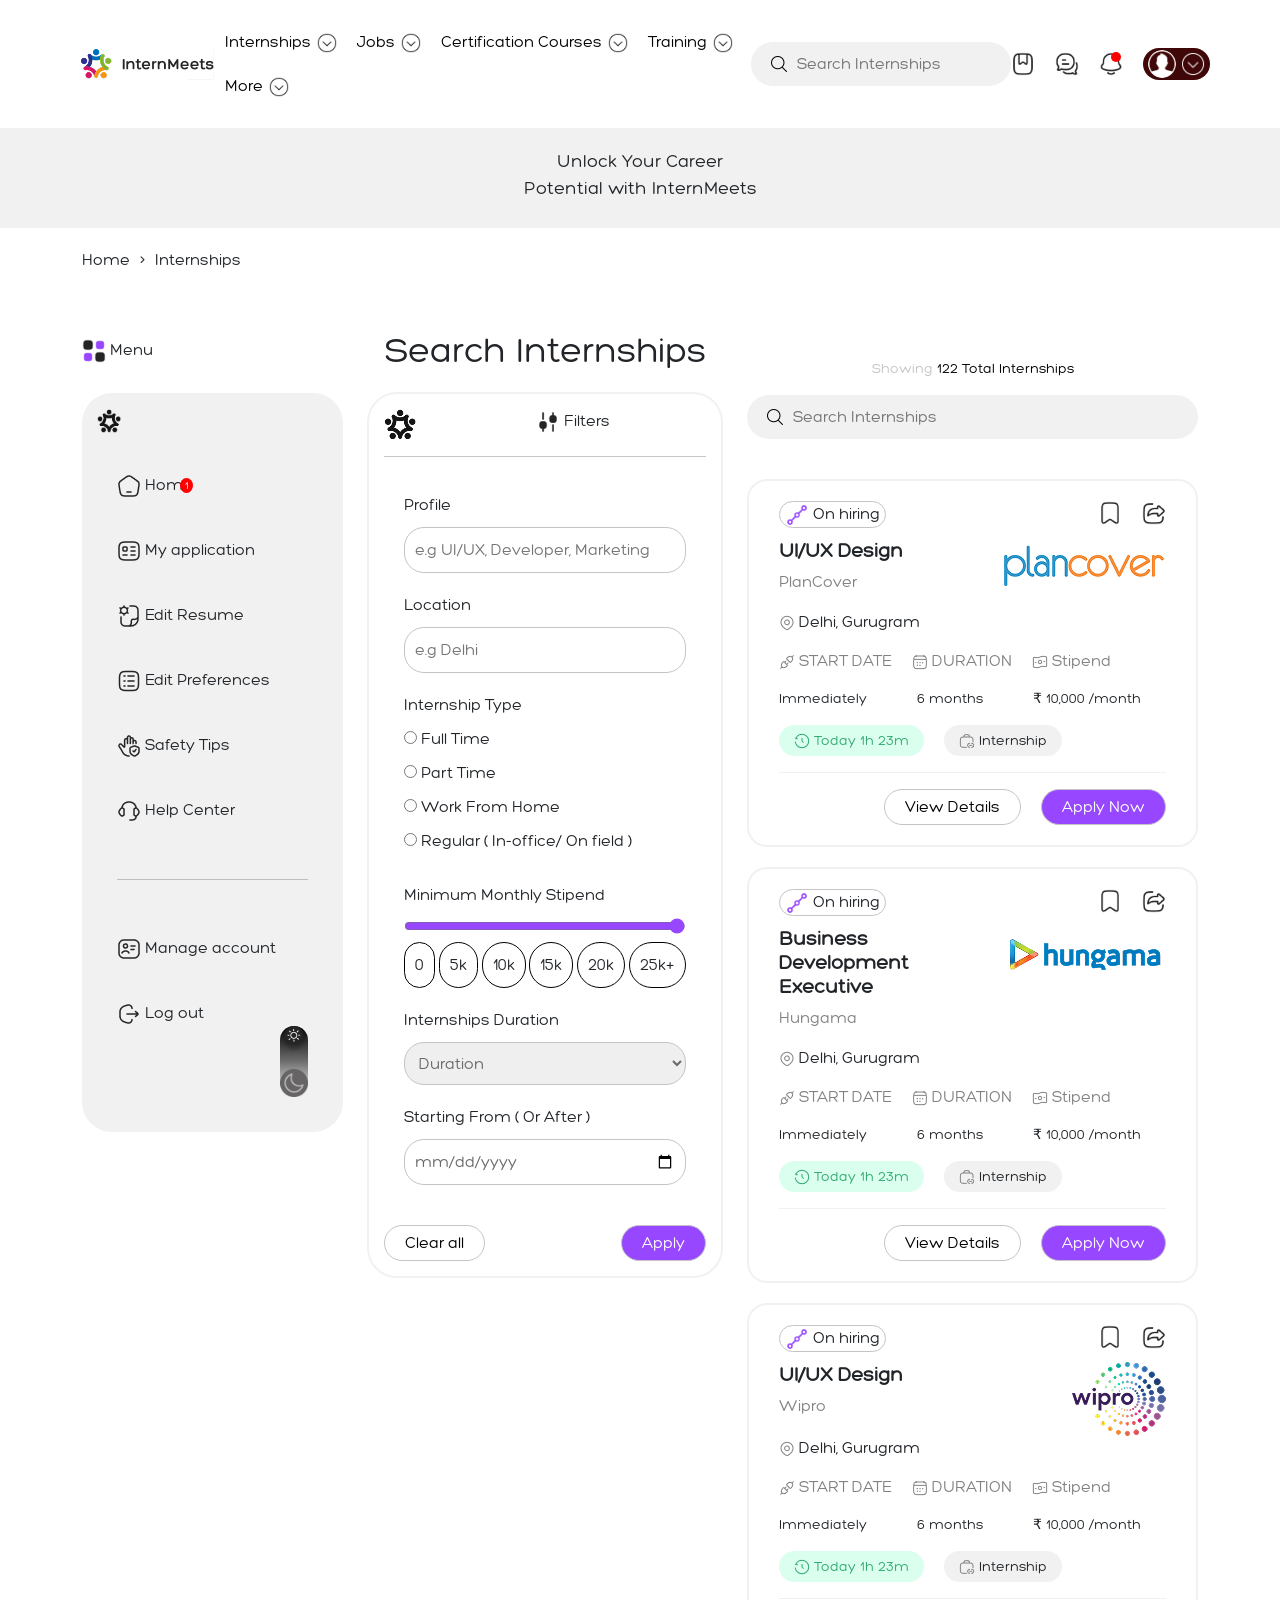
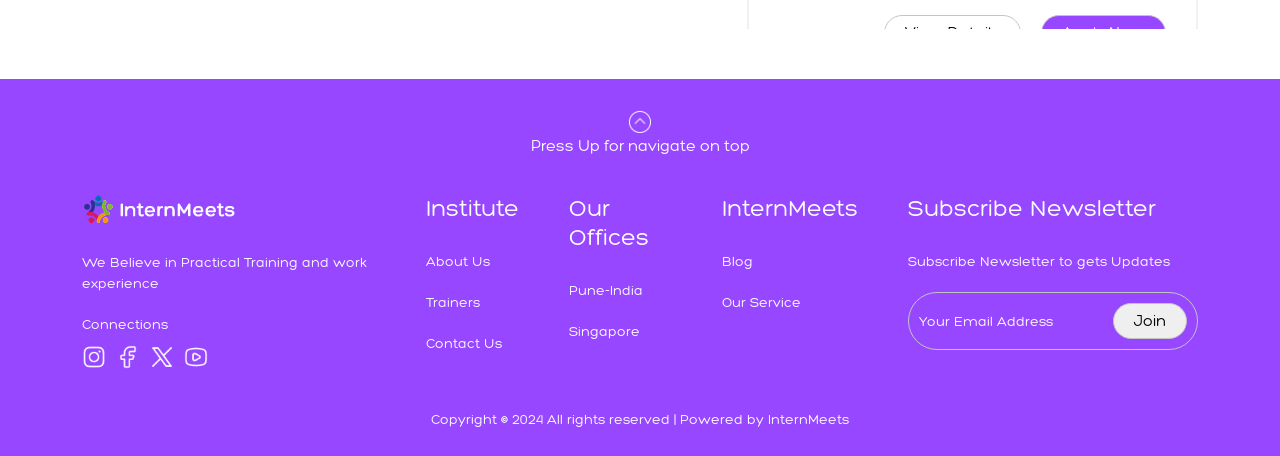
==== index.html @ 2fe6c1d7 "Initial commit for this internship task" ====
<!DOCTYPE html>
<html lang='en'>

<head>
    <meta charset='UTF-8'>
    <meta name='viewport' content='width=device-width, initial-scale=1.0'>
    <title>
        Search Internships : Internmeets
    </title>
    <link href='https://cdn.jsdelivr.net/npm/bootstrap@5.3.8/dist/css/bootstrap.min.css' rel='stylesheet'
        integrity='sha384-sRIl4kxILFvY47J16cr9ZwB07vP4J8+LH7qKQnuqkuIAvNWLzeN8tE5YBujZqJLB' crossorigin='anonymous'>
    <link href='https://fonts.cdnfonts.com/css/open-sans' rel='stylesheet'>
    <link href='https://fonts.cdnfonts.com/css/oswald-4' rel='stylesheet'>
    <style>
        @font-face {
            font-family: 'Hero Light Regular';
            font-style: normal;
            font-weight: normal;
            src: local('Hero Light Regular'), url('./hero-font/HeroLight-Regular.woff') format('woff');
        }

        * {
            box-sizing: border-box;
            margin: 0;
            padding: 0;
        }

        body {
            font-family: 'Hero Light Regular';
        }

        .header {
            display: flex;
            justify-content: space-between;
            align-items: center;
            padding: 30px 0px;
        }

        .nav {
            display: flex;
            gap: 20px;
        }

        /* nav-menu popups */
        .nav-item,
        .profile-item {
            position: relative;
        }

        .nav-trigger,
        .profile-trigger {
            background: none;
            border: none;
            outline: none;
            cursor: pointer;
            display: flex;
            align-items: center;
            gap: 6px;
        }

        .nav-popup {
            display: none;
            position: absolute;
            top: 100%;
            left: 0;

            background-color: white;
            min-width: 220px;
            padding: 12px;
            border-radius: 8px;
            box-shadow: 0 8px 25px rgba(0, 0, 0, 0.15);

            flex-direction: column;
            gap: 10px;
            z-index: 100;
        }

        .profile-popup {
            display: none;
            position: absolute;
            top: 100%;
            right: 0;

            background-color: white;
            min-width: 200px;
            padding: 12px;
            border-radius: 8px;
            box-shadow: 0 8px 25px rgba(0, 0, 0, 0.15);

            flex-direction: column;
            gap: 10px;
            z-index: 100;
        }

        .nav-popup a,
        .profile-popup a {
            text-decoration: none;
            color: #333;
        }

        .nav-popup a:hover,
        .profile-popup a:hover {
            text-decoration: none;
            color: #9747FF;
        }


        .profile span img {
            filter: invert(1);
        }

        .searchbar {
            background-color: #f1f1f1;
            border-radius: 30px;
            padding: 10px 20px;
            display: flex;
            align-items: center;
            /* justify-content: center; */
            gap: 10px;
        }

        .searchbar input,
        .footer-container input {
            border: none;
            outline: none;
            background-color: transparent;
        }

        .searchbar img {
            width: 16px;
            height: 16px;
        }

        .nav-extras {
            display: flex;
            align-items: center;
            gap: 20px;
            cursor: pointer;
        }

        .profile-icon {
            width: 28px;
            filter: invert(1);
        }


        .icon {
            width: 24px;
            height: 24px;
        }

        .profile {
            background-color: rgb(63, 7, 7);
            border-radius: 20px;
            padding: 2px 5px;
            display: flex;
            gap: 5px;
            justify-content: center;

        }

        .profile img {
            border-radius: 50%;
        }

        .notification {
            position: relative;
            padding: 0px !important;
        }


        #notification-dot,
        #home-dot {
            background-color: red;
            border-radius: 50%;
            position: absolute;
            font-size: 10px;
            color: white;
        }

        #notification-dot {
            right: 10%;
            padding: 5px;
        }

        #home-dot {
            top: 5px;
            right: 60%;
            padding: 0px 5px;
        }

        /* Mobile navigation */
        .hamburger {
            display: none;
        }

        .mobile-menu {
            display: contents;
        }

        /* navigation ends */



        .row {
            margin-bottom: 30px;
        }

        .container1 {
            border-radius: 30px;
            background-color: #f1f1f1;
            padding: 15px;
        }

        .container2 {
            border-radius: 30px;
            border: 2px solid #f1f1f1;
            padding: 15px;
        }

        .container1 .menu div {
            padding-bottom: 40px;
        }

        .theme {
            display: flex;
            gap: 15px;
            flex-direction: column;
            width: fit-content;
            background: linear-gradient(black, rgb(110, 110, 110), white);
            border-radius: 30px;
        }

        .theme-wrapper {
            display: flex;
            justify-content: end;
            margin-top: -100px;
            padding: 20px;
        }

        .theme img {
            width: 28px;
        }

        .filter img {
            width: 24px;
        }

        .ranges {
            display: flex;
            justify-content: space-between;
        }

        .ranges span {
            border: 1px solid black;
            border-radius: 30px;
            padding: 10px;
        }

        .filter-menu .input {
            display: flex;
            flex-direction: column;
            margin-bottom: 20px;
        }

        .filter-menu .input label {
            margin-bottom: 10px;
        }

        .range-input {
            padding: 0 !important;
        }

        .filter-menu .input input,
        .filter-menu .input select {
            border-radius: 20px;
            border: 1px solid #c4c4c4;
            outline: none;
            padding: 10px;
            color: #696969;
        }

        .filter-menu .input .range-input,
        .button div button,
        .footer-container button {
            border: 1px solid #c4c4c4;
            border-radius: 20px;
            padding: 5px 20px;
        }

        /* background-color: white; */

        .container3 .cards {
            height: 130vh;
            overflow-y: auto;
            margin: 20px 0;
        }

        .card-container {
            padding: 20px 30px;
            margin: 20px 0;
            border: 2px solid #f1f1f1;
            border-radius: 20px;
        }

        .c-header {
            display: flex;
            justify-content: space-between;
            margin-bottom: 10px;
        }

        .c-name {
            display: flex;
            justify-content: space-between;
        }

        .c-name div p {
            color: #828282;
        }

        .company {
            width: 164px;
        }

        .card-details,
        .card-details-data {
            display: flex;
            margin: 15px 0 0 0;
        }

        .card-details {
            color: #828282;
            gap: 20px;
        }

        .card-details-data {
            font-size: 14px;
            gap: 50px;
        }

        .remain-time,
        .jobtype {
            padding: 5px 15px;
            border-radius: 30px;
        }

        .remain-time {
            background-color: #DBFFEE;
            color: #2FAA6F;
        }

        .jobtype {
            background-color: #f1f1f1;
        }

        .card-tags {
            display: flex;
            gap: 20px;
            font-size: 14px;
        }

        .card-button button {
            border: 1px solid #c4c4c4;
            border-radius: 20px;
            padding: 5px 20px;
        }

        .footer {
            padding: 30px 30px 10px 30px;
            background-color: #9747FF;
            color: white;
        }

        .footer .arrow {
            filter: invert(1);
            rotate: 180deg;
        }

        .footer-container {
            display: flex;
            justify-content: center;
            gap: 50px;
            padding-top: 20px;
        }

        .footer-container input {
            color: #f1f1f1;
        }

        .footer-container input::placeholder {
            /* opacity: 0.8; */
            font-size: 14px;
            color: white;
        }

        .footer-container a,
        .footer-container p {
            font-size: 14px;
            text-decoration: none;
            color: white;
            margin-bottom: 0px;

        }

        .footer-container .subscribe {
            border: 1px solid #c4c4c4;
            padding: 10px;
            border-radius: 30px;
            display: flex;
        }

        .footer-container .footer-div {
            display: flex;
            flex-direction: column;
            gap: 20px;
        }

        .footer-container .social-media {
            display: flex;
            flex-direction: row;
            gap: 10px;
            padding-top: 10px;
        }

        .color-btn {
            background-color: #9747FF;
            color: white;
        }

        .white-btn {
            background-color: white;
        }

        .color-btn:hover {
            background-color: white;
            color: #9747FF;
            border: 1px solid #9747FF;
            transition: 0.3s;
        }

        .white-btn:hover {
            background-color: #9747FF;
            color: white;
            transition: 0.3S;
        }


        @media screen and (max-width:320px) {
            .ranges {
                /* justify-content: space-betweens; */
            }

            .ranges span {
                font-size: 14px;
                padding: 5px;
            }
        }

        @media screen and (max-width:425px) {
            .footer-container {
                justify-content: start;
                gap: 20px;
            }

            .footer-container .footer-div {
                gap: 0px;
            }

            .footer-container {
                flex-direction: column;
            }

            .footer-container .subscribe {
                padding: 5px;
                width: fit-content;
            }
        }

        @media screen and (max-width:1024px) {

            .hamburger {
                display: block;
                cursor: pointer;
                padding-right: 10px;
            }

            .mobile-menu {
                display: none;
                position: absolute;
                top: 75px;
                right: 0;
                background: #fff;

                flex-direction: column-reverse;
                justify-content: flex-start;
                gap: 20px;
                padding: 20px;
                border-radius: 8px;
                box-shadow: 0 8px 25px rgba(0, 0, 0, 0.15);
            }

            .nav {
                flex-direction: column;
                align-items: start;
            }

            .searchbar .main-search {
                max-width: fit-content;
            }

            .mobile-menu.active {
                display: flex;
            }

            .ranges span {
                font-size: 14px;
                padding: 5px;
            }

            .footer-container {
                flex-wrap: wrap;
            }
        }
    </style>
</head>

<body>
    <div class="header container">
        <div>
            <img src="img/logo-black.png" alt="">
        </div>

        <div class="hamburger" id="hamburger">☰</div>

        <div class="mobile-menu" id="mobileMenu">
            <div class="nav">
                <div class="nav-item">
                    <button class="nav-trigger">
                        Internships
                        <span id="internships"><img src="img/arrow-icon.png" alt="" width="20px"></span>
                    </button>
                    <div class="nav-popup">
                        <a href="#">Web Development</a>
                        <a href="#">Android</a>
                        <a href="#">Data Science</a>
                    </div>
                </div>

                <div class="nav-item">
                    <button class="nav-trigger">
                        Jobs
                        <span id="jobs"><img src="img/arrow-icon.png" alt="" width="20px"></span>
                    </button>
                    <div class="nav-popup">
                        <a href="#">Fresher Jobs</a>
                        <a href="#">Remote Jobs</a>
                        <a href="#">Part Time</a>
                    </div>
                </div>
                <div class="nav-item">
                    <button class="nav-trigger">
                        Certification Courses
                        <span id="courses"><img src="img/arrow-icon.png" alt="" width="20px"></span>
                    </button>
                    <div class="nav-popup">
                        <a href="#">Full Stack Web Development</a>
                        <a href="#">Frontend Development</a>
                        <a href="#">Backend Development</a>
                        <a href="#">Mobile App Development</a>
                        <a href="">Data Science</a>
                        <a href="">Data Analytics</a>
                        <a href="">Cloud Computing</a>
                        <a href="">Ethical Hacking</a>
                        <a href="">SOC Analyst</a>
                    </div>
                </div>
                <div class="nav-item">
                    <button class="nav-trigger">
                        Training
                        <span id="training"><img src="img/arrow-icon.png" alt="" width="20px"></span>
                    </button>
                    <div class="nav-popup">
                        <a href="#">Programming Languages</a>
                        <a href="#">Web Technologies</a>
                        <a href="#">Data Tools</a>
                        <a href="">Cloud Tools</a>
                        <a href="">Testing & QA</a>
                        <a href="">Deployment Training</a>
                    </div>
                </div>
                <div class="nav-item">
                    <button class="nav-trigger">
                        More
                        <span id="more"><img src="img/arrow-icon.png" alt="" width="20px"></span>
                    </button>
                    <div class="nav-popup">
                        <a href="#">Career Resources</a>
                        <a href="#">Scholarships</a>
                        <a href="#">Competitions & Hackathons</a>
                        <a href="">Bootcamps</a>
                        <a href="">Mentorship Programs</a>
                    </div>
                </div>
            </div>
            <div class="searchbar main-search">
                <img src="img/search-icon.png" alt="" width="32">
                <input type="text" name="main-search" id="main-search" placeholder="Search Internships">
            </div>
            <div class="nav-extras">
                <img src="img/bookmark-icon.png" alt="" class="icon">
                <img src="img/message-icon.png" alt="" class="icon">
                <div class="notification">
                    <img src="img/notification-icon.png" alt="" class="icon">
                    <span id="notification-dot"></span>
                </div>

                <div class="profile profile-item">
                    <img src="img/user-profile-icon.webp" alt="" class="profile-icon">
                    <span class="profile-trigger"><img src="img/arrow-icon.png" alt="" class="icon"></span>
                    <div class="profile-popup">
                        <a href="">Profile</a>
                        <a href="">Username</a>
                        <a href="">Account Settings</a>
                        <a href="">Privacy & Security</a>
                    </div>
                </div>
            </div>
        </div>
    </div>

    <div style="font-size: 18px; text-align: center; background-color: #f1f1f1; padding: 20px 0px 10px 0px;">
        <p class="mb-0">
            Unlock Your Career
        </p>
        <p>
            Potential with InternMeets
        </p>
    </div>

    <div class="container">
        <div style="display: flex; gap:10px ; padding: 20px 0;">
            <p>
                Home
            </p>
            <p>
                >
            </p>
            <p>
                Internships
            </p>
        </div>
    </div>

    <div class="container">
        <div class="row">
            <div class=" col-lg-3 col-md-12 col-sm-12">
                <div class="">
                    <div class="" style="padding: 30px 0px;">
                        <img src="img/menu-square.png" alt="" class="icon">
                        <span>Menu</span>
                    </div>
                    <div class="container1">
                        <img src="img/star-icon.png" alt="" width="" class="icon">

                        <div class="menu" style="padding: 40px 20px;">
                            <div class="notification">
                                <div>
                                    <img src="img/home-icon.png" alt="" class="icon">
                                    <span>Home</span>
                                </div>
                                <span id="home-dot">1</span>
                            </div>
                            <div>
                                <img src="img/application-icon.png" alt="" class="icon">
                                <span>My application</span>
                            </div>
                            <div>
                                <img src="img/file-icon.png" alt="" class="icon">
                                <span>Edit Resume</span>
                            </div>
                            <div>
                                <img src="img/edit-icon.png" alt="" class="icon">
                                <span>Edit Preferences</span>
                            </div>
                            <div>
                                <img src="img/safety-icon.png" alt="" class="icon">
                                <span>Safety Tips</span>
                            </div>
                            <div>
                                <img src="img/help-icon.png" alt="" class="icon">
                                <span>Help Center</span>
                            </div>

                            <div>
                                <hr>
                            </div>

                            <div>
                                <img src="img/user-account-icon.png" alt="" class="icon">
                                <span>Manage account</span>
                            </div>
                            <div>
                                <img src="img/logout-icon.png" alt="" class="icon">
                                <span>Log out</span>
                            </div>
                        </div>

                        <div class="theme-wrapper">
                            <div class="theme">
                                <img src="img/sun-logo.png" alt="" class="small-icon">
                                <img src="img/moon-logo.png" alt="" class="small-icon">
                            </div>
                        </div>

                    </div>
                </div>
            </div>
            <div class="col-lg-4 col-md-12 col-sm-12">
                <div class="">
                    <div class="" style="padding: 15px 0px; text-align: center; font-size: 36px;">
                        <p class="mb-0">Search Internships</p>
                    </div>
                    <div class="container2">
                        <div style="display: flex;">
                            <img src="img/star-icon.png" alt="" width="">
                            <div class="filter" style="padding-left: 120px;">
                                <img src="img/filter-vertical-icon.png" alt="" class="icon">
                                <span>Filters</span>
                            </div>
                        </div>
                        <hr>
                        <div class="filter-menu" style="padding: 20px">
                            <div class="input">
                                <label for="">Profile</label>
                                <input type="text" name="" id="" placeholder="e.g UI/UX, Developer, Marketing">
                            </div>
                            <div class="input">
                                <label for="">Location</label>
                                <input type="text" name="" id="" placeholder="e.g Delhi">
                            </div>
                            <div class="input">
                                <label for="">Internship Type</label>
                                <div class="internship_type">
                                    <div>
                                        <input type="radio" name="radio" id="radio1">
                                        <label>Full Time</label>
                                    </div>
                                    <div>
                                        <input type="radio" name="radio" id="radio2">
                                        <label>Part Time</label>
                                    </div>
                                    <div>
                                        <input type="radio" name="radio" id="radio3">
                                        <label>Work From Home</label>
                                    </div>
                                    <div>
                                        <input type="radio" name="radio" id="radio4">
                                        <label>Regular ( In-office/ On field
                                            )</label>
                                    </div>
                                </div>
                            </div>
                            <div class="input">
                                <label for="">Minimum Monthly Stipend</label>
                                <div>
                                    <input type="range" name="" class="range-input" id="range" min="0" max="100"
                                        value="100" style="width: 100%; accent-color: #9747FF;">
                                </div>
                                <div class="ranges">
                                    <span data-value="0">0</span>
                                    <span class="range" data-value="20">5k</span>
                                    <span class="range" data-value="40">10k</span>
                                    <span class="range" data-value="60">15k</span>
                                    <span class="range" data-value="80">20k</span>
                                    <span class="range" data-value="100">25k+</span>
                                </div>
                            </div>
                            <div class="input">
                                <label for="">Internships Duration</label>
                                <select name="" id="">
                                    <option value="" selected disabled>Duration</option>
                                    <option value="1">1 Month</option>
                                    <option value="2">2 Months</option>
                                    <option value="3">3 Months</option>
                                    <option value="6">6 Months</option>
                                </select>

                            </div>
                            <div class="input">
                                <label for="">Starting From ( Or After )</label>
                                <input type="date" name="" id="" placeholder="Duration">
                            </div>
                        </div>
                        <div class="button" style="display: flex; justify-content: space-between;">
                            <div>
                                <button class="white-btn">Clear all</button>
                            </div>
                            <div>
                                <button class="color-btn">Apply</button>
                            </div>
                        </div>

                    </div>
                </div>
            </div>
            <div class="col-lg-5 col-md-12 col-sm-12">
                <div class="">
                    <div class="" style="padding: 50px 0px 0px 0px; text-align: center;">
                        <p style="color: #c4c4c4; font-size: 14px;">
                            Showing <span style="color: black;">122 Total Internships</span>
                        </p>
                    </div>
                    <div class="container3" id="container3">
                        <div class="searchbar">
                            <img src="img/search-icon.png" alt="" width="32">
                            <input type="text" name="main-search" id="main-search" placeholder="Search Internships">
                        </div>

                        <div class="cards">
                            <div class="card-container">
                                <div class="c-header">
                                    <div style="border: 1px solid #c4c4c4; border-radius: 20px; padding: 0px 5px;">
                                        <img src="img/straight-edge.png" alt="" class="icon">
                                        <span>On hiring</span>
                                    </div>
                                    <div style="display: flex; gap: 20px;">
                                        <img src="img/bookmark-02.png" alt="" class="icon">
                                        <img src="img/share-01.png" alt="" class="icon">
                                    </div>
                                </div>
                                <div class="c-body">
                                    <div class="c-name">
                                        <div>
                                            <h5>
                                                <b>UI/UX Design</b>
                                            </h5>
                                            <p>
                                                PlanCover
                                            </p>
                                        </div>
                                        <div>
                                            <img src="img/company1.png" alt="PlanCover" class="comapany">
                                        </div>
                                    </div>
                                    <div>
                                        <div>
                                            <img src="img/location-06.png" alt="" class="small-icon">
                                            <span>Delhi, Gurugram</span>
                                        </div>
                                    </div>
                                    <div class="card-details">
                                        <div>
                                            <img src="img/start-date-icon.png" alt="" class="small-icon">
                                            <span>START DATE</span>
                                        </div>
                                        <div>
                                            <img src="img/calendar-03.png" alt="" class="small-icon">
                                            <span>DURATION</span>
                                        </div>
                                        <div>
                                            <img src="img/money-03.png" alt="" class="small-icon">
                                            <span>Stipend</span>
                                        </div>
                                    </div>
                                    <div class="card-details-data">
                                        <p>Immediately</p>
                                        <p>6 months</p>
                                        <p>₹ 10,000 /month</p>
                                    </div>

                                    <div class="card-tags">
                                        <div class="remain-time">
                                            <img src="img/clock-02.png" alt="" class="small-icon">
                                            <span>Today 1h 23m</span>
                                        </div>
                                        <div class="jobtype">
                                            <img src="img/job-link.png" alt="" class="small-icon">
                                            <span>Internship</span>
                                        </div>
                                    </div>
                                    <hr style="color: #c4c4c4;">
                                    <div class="card-button" style="display: flex; justify-content: end; gap: 20px;">
                                        <div>
                                            <button class="white-btn">View Details</button>
                                        </div>
                                        <div>
                                            <button class="color-btn">Apply Now</button>
                                        </div>
                                    </div>
                                </div>
                            </div>
                            <div class="card-container">
                                <div class="c-header">
                                    <div style="border: 1px solid #c4c4c4; border-radius: 20px; padding: 0px 5px;">
                                        <img src="img/straight-edge.png" alt="" class="icon">
                                        <span>On hiring</span>
                                    </div>
                                    <div style="display: flex; gap: 20px;">
                                        <img src="img/bookmark-02.png" alt="" class="icon">
                                        <img src="img/share-01.png" alt="" class="icon">
                                    </div>
                                </div>
                                <div class="c-body">
                                    <div class="c-name">
                                        <div>
                                            <h5>
                                                <b>Business Development Executive</b>
                                            </h5>
                                            <p>
                                                Hungama
                                            </p>
                                        </div>
                                        <div>
                                            <img src="img/company2.png" alt="Hungama" class="comapany">
                                        </div>
                                    </div>
                                    <div>
                                        <div>
                                            <img src="img/location-06.png" alt="" class="small-icon">
                                            <span>Delhi, Gurugram</span>
                                        </div>
                                    </div>
                                    <div class="card-details">
                                        <div>
                                            <img src="img/start-date-icon.png" alt="" class="small-icon">
                                            <span>START DATE</span>
                                        </div>
                                        <div>
                                            <img src="img/calendar-03.png" alt="" class="small-icon">
                                            <span>DURATION</span>
                                        </div>
                                        <div>
                                            <img src="img/money-03.png" alt="" class="small-icon">
                                            <span>Stipend</span>
                                        </div>
                                    </div>
                                    <div class="card-details-data">
                                        <p>Immediately</p>
                                        <p>6 months</p>
                                        <p>₹ 10,000 /month</p>
                                    </div>

                                    <div class="card-tags">
                                        <div class="remain-time">
                                            <img src="img/clock-02.png" alt="" class="small-icon">
                                            <span>Today 1h 23m</span>
                                        </div>
                                        <div class="jobtype">
                                            <img src="img/job-link.png" alt="" class="small-icon">
                                            <span>Internship</span>
                                        </div>
                                    </div>
                                    <hr style="color: #c4c4c4;">
                                    <div class="card-button" style="display: flex; justify-content: end; gap: 20px;">
                                        <div>
                                            <button class="white-btn">View Details</button>
                                        </div>
                                        <div>
                                            <button class="color-btn">Apply Now</button>
                                        </div>
                                    </div>
                                </div>
                            </div>
                            <div class="card-container">
                                <div class="c-header">
                                    <div style="border: 1px solid #c4c4c4; border-radius: 20px; padding: 0px 5px;">
                                        <img src="img/straight-edge.png" alt="" class="icon">
                                        <span>On hiring</span>
                                    </div>
                                    <div style="display: flex; gap: 20px;">
                                        <img src="img/bookmark-02.png" alt="" class="icon">
                                        <img src="img/share-01.png" alt="" class="icon">
                                    </div>
                                </div>
                                <div class="c-body">
                                    <div class="c-name">
                                        <div>
                                            <h5>
                                                <b>UI/UX Design</b>
                                            </h5>
                                            <p>
                                                Wipro
                                            </p>
                                        </div>
                                        <div>
                                            <img src="img/company3.png" alt="Wipro" class="comapany">
                                        </div>
                                    </div>
                                    <div>
                                        <div>
                                            <img src="img/location-06.png" alt="" class="small-icon">
                                            <span>Delhi, Gurugram</span>
                                        </div>
                                    </div>
                                    <div class="card-details">
                                        <div>
                                            <img src="img/start-date-icon.png" alt="" class="small-icon">
                                            <span>START DATE</span>
                                        </div>
                                        <div>
                                            <img src="img/calendar-03.png" alt="" class="small-icon">
                                            <span>DURATION</span>
                                        </div>
                                        <div>
                                            <img src="img/money-03.png" alt="" class="small-icon">
                                            <span>Stipend</span>
                                        </div>
                                    </div>
                                    <div class="card-details-data">
                                        <p>Immediately</p>
                                        <p>6 months</p>
                                        <p>₹ 10,000 /month</p>
                                    </div>

                                    <div class="card-tags">
                                        <div class="remain-time">
                                            <img src="img/clock-02.png" alt="" class="small-icon">
                                            <span>Today 1h 23m</span>
                                        </div>
                                        <div class="jobtype">
                                            <img src="img/job-link.png" alt="" class="small-icon">
                                            <span>Internship</span>
                                        </div>
                                    </div>
                                    <hr style="color: #c4c4c4;">
                                    <div class="card-button" style="display: flex; justify-content: end; gap: 20px;">
                                        <div>
                                            <button class="white-btn">View Details</button>
                                        </div>
                                        <div>
                                            <button class="color-btn">Apply Now</button>
                                        </div>
                                    </div>
                                </div>
                            </div>
                            <div class="card-container">
                                <div class="c-header">
                                    <div style="border: 1px solid #c4c4c4; border-radius: 20px; padding: 0px 5px;">
                                        <img src="img/straight-edge.png" alt="" class="icon">
                                        <span>On Going</span>
                                    </div>
                                    <div style="display: flex; gap: 20px;">
                                        <img src="img/bookmark-02.png" alt="" class="icon">
                                        <img src="img/share-01.png" alt="" class="icon">
                                    </div>
                                </div>
                                <div class="c-body">
                                    <div class="c-name">
                                        <div>
                                            <h5>
                                                <b>UI/UX Design</b>
                                            </h5>
                                            <p>
                                                PlanCover
                                            </p>
                                        </div>
                                        <div>
                                            <img src="img/company1.png" alt="PlanCover" class="comapany">
                                        </div>
                                    </div>
                                    <div>
                                        <div>
                                            <img src="img/location-06.png" alt="" class="small-icon">
                                            <span>Delhi, Gurugram</span>
                                        </div>
                                    </div>
                                    <div class="card-details">
                                        <div>
                                            <img src="img/start-date-icon.png" alt="" class="small-icon">
                                            <span>START DATE</span>
                                        </div>
                                        <div>
                                            <img src="img/calendar-03.png" alt="" class="small-icon">
                                            <span>DURATION</span>
                                        </div>
                                        <div>
                                            <img src="img/money-03.png" alt="" class="small-icon">
                                            <span>Stipend</span>
                                        </div>
                                    </div>
                                    <div class="card-details-data">
                                        <p>Immediately</p>
                                        <p>6 months</p>
                                        <p>₹ 10,000 /month</p>
                                    </div>

                                    <div class="card-tags">
                                        <div class="remain-time">
                                            <img src="img/clock-02.png" alt="" class="small-icon">
                                            <span>Today 1h 23m</span>
                                        </div>
                                        <div class="jobtype">
                                            <img src="img/job-link.png" alt="" class="small-icon">
                                            <span>Internship</span>
                                        </div>
                                    </div>
                                    <hr style="color: #c4c4c4;">
                                    <div class="card-button" style="display: flex; justify-content: end; gap: 20px;">
                                        <div>
                                            <button class="white-btn">View Details</button>
                                        </div>
                                        <div>
                                            <button class="color-btn">Apply Now</button>
                                        </div>
                                    </div>
                                </div>
                            </div>
                            <div class="card-container">
                                <div class="c-header">
                                    <div style="border: 1px solid #c4c4c4; border-radius: 20px; padding: 0px 5px;">
                                        <img src="img/straight-edge.png" alt="" class="icon">
                                        <span>On Going</span>
                                    </div>
                                    <div style="display: flex; gap: 20px;">
                                        <img src="img/bookmark-02.png" alt="" class="icon">
                                        <img src="img/share-01.png" alt="" class="icon">
                                    </div>
                                </div>
                                <div class="c-body">
                                    <div class="c-name">
                                        <div>
                                            <h5>
                                                <b>UI/UX Design</b>
                                            </h5>
                                            <p>
                                                PlanCover
                                            </p>
                                        </div>
                                        <div>
                                            <img src="img/company1.png" alt="PlanCover" class="comapany">
                                        </div>
                                    </div>
                                    <div>
                                        <div>
                                            <img src="img/location-06.png" alt="" class="small-icon">
                                            <span>Delhi, Gurugram</span>
                                        </div>
                                    </div>
                                    <div class="card-details">
                                        <div>
                                            <img src="img/start-date-icon.png" alt="" class="small-icon">
                                            <span>START DATE</span>
                                        </div>
                                        <div>
                                            <img src="img/calendar-03.png" alt="" class="small-icon">
                                            <span>DURATION</span>
                                        </div>
                                        <div>
                                            <img src="img/money-03.png" alt="" class="small-icon">
                                            <span>Stipend</span>
                                        </div>
                                    </div>
                                    <div class="card-details-data">
                                        <p>Immediately</p>
                                        <p>6 months</p>
                                        <p>₹ 10,000 /month</p>
                                    </div>

                                    <div class="card-tags">
                                        <div class="remain-time">
                                            <img src="img/clock-02.png" alt="" class="small-icon">
                                            <span>Today 1h 23m</span>
                                        </div>
                                        <div class="jobtype">
                                            <img src="img/job-link.png" alt="" class="small-icon">
                                            <span>Internship</span>
                                        </div>
                                    </div>
                                    <hr style="color: #c4c4c4;">
                                    <div class="card-button" style="display: flex; justify-content: end; gap: 20px;">
                                        <div>
                                            <button class="white-btn">View Details</button>
                                        </div>
                                        <div>
                                            <button class="color-btn">Apply Now</button>
                                        </div>
                                    </div>
                                </div>
                            </div>
                            <div class="card-container">
                                <div class="c-header">
                                    <div style="border: 1px solid #c4c4c4; border-radius: 20px; padding: 0px 5px;">
                                        <img src="img/straight-edge.png" alt="" class="icon">
                                        <span>On Going</span>
                                    </div>
                                    <div style="display: flex; gap: 20px;">
                                        <img src="img/bookmark-02.png" alt="" class="icon">
                                        <img src="img/share-01.png" alt="" class="icon">
                                    </div>
                                </div>
                                <div class="c-body">
                                    <div class="c-name">
                                        <div>
                                            <h5>
                                                <b>UI/UX Design</b>
                                            </h5>
                                            <p>
                                                PlanCover
                                            </p>
                                        </div>
                                        <div>
                                            <img src="img/company1.png" alt="PlanCover" class="comapany">
                                        </div>
                                    </div>
                                    <div>
                                        <div>
                                            <img src="img/location-06.png" alt="" class="small-icon">
                                            <span>Delhi, Gurugram</span>
                                        </div>
                                    </div>
                                    <div class="card-details">
                                        <div>
                                            <img src="img/start-date-icon.png" alt="" class="small-icon">
                                            <span>START DATE</span>
                                        </div>
                                        <div>
                                            <img src="img/calendar-03.png" alt="" class="small-icon">
                                            <span>DURATION</span>
                                        </div>
                                        <div>
                                            <img src="img/money-03.png" alt="" class="small-icon">
                                            <span>Stipend</span>
                                        </div>
                                    </div>
                                    <div class="card-details-data">
                                        <p>Immediately</p>
                                        <p>6 months</p>
                                        <p>₹ 10,000 /month</p>
                                    </div>

                                    <div class="card-tags">
                                        <div class="remain-time">
                                            <img src="img/clock-02.png" alt="" class="small-icon">
                                            <span>Today 1h 23m</span>
                                        </div>
                                        <div class="jobtype">
                                            <img src="img/job-link.png" alt="" class="small-icon">
                                            <span>Internship</span>
                                        </div>
                                    </div>
                                    <hr style="color: #c4c4c4;">
                                    <div class="card-button" style="display: flex; justify-content: end; gap: 20px;">
                                        <div>
                                            <button class="white-btn">View Details</button>
                                        </div>
                                        <div>
                                            <button class="color-btn">Apply Now</button>
                                        </div>
                                    </div>
                                </div>
                            </div>
                        </div>

                    </div>
                </div>
            </div>
        </div>
    </div>

    <div class="footer ">
        <div class="" style="text-align: center;">
            <a href="" id="scrollToTopArrow">
                <img src="img/arrow-icon.png" alt="" class="icon arrow">
            </a>
            <p>
                Press Up for navigate on top
            </p>
        </div>

        <div class="footer-container container">
            <div class="footer-div">
                <img src="img/logo-white.png" alt="" width="155">
                <p style="margin-top: 8px;">We Believe in Practical Training and work experience</p>
                <div class="">
                    <p>Connections</p>
                    <div class="social-media">
                        <img src="img/instagram-logo.png" alt="" class="icon">
                        <img src="img/facebook-logo.png" alt="" class="icon">
                        <img src="img/new-twitter-logo.png" alt="" class="icon">
                        <img src="img/youtube-logo.png" alt="" class="icon">
                    </div>
                </div>
            </div>
            <div class="footer-div">
                <h4>
                    Institute
                </h4>
                <a href="">About Us</a>
                <a href="">Trainers</a>
                <a href="">Contact Us</a>
            </div>
            <div class="footer-div">
                <h4>
                    Our Offices
                </h4>
                <a href="">Pune-India</a>
                <a href="">Singapore</a>
            </div>
            <div class="footer-div">
                <h4>
                    InternMeets
                </h4>
                <a href="">Blog </a>
                <a href="">Our Service</a>
            </div>
            <div class="footer-div">
                <h4>
                    Subscribe Newsletter
                </h4>
                <p>Subscribe Newsletter to gets Updates</p>
                <div class="subscribe">
                    <input type="email" name="" id="" placeholder="Your Email Address">
                    <button>Join</button>
                </div>
            </div>
        </div>
        <div style="text-align: center; padding-top: 40px; font-size: 14px;">
            <p>
                Copyright © 2024 All rights reserved | Powered by InternMeets
            </p>
        </div>
    </div>



    <script src="index.js"></script>
    <script>
        const hamburger = document.getElementById("hamburger");
        const mobileMenu = document.getElementById("mobileMenu");

        hamburger.addEventListener("click", () => {
            mobileMenu.classList.toggle("active");
        })


        const scrollToTopArrow = document.getElementById("scrollToTopArrow");
        scrollToTopArrow.onclick = function () {
            window.scrollTo({
                top: 0,
                behavior: "smooth"
            })
        }

        const rangeElements = document.querySelectorAll(".range");
        const rangeInput = document.getElementById("range");
        rangeElements.forEach(span => {
            span.addEventListener("click", () => {
                rangeInput.value = span.dataset.value
            })
        })
    </script>
</body>

</html>
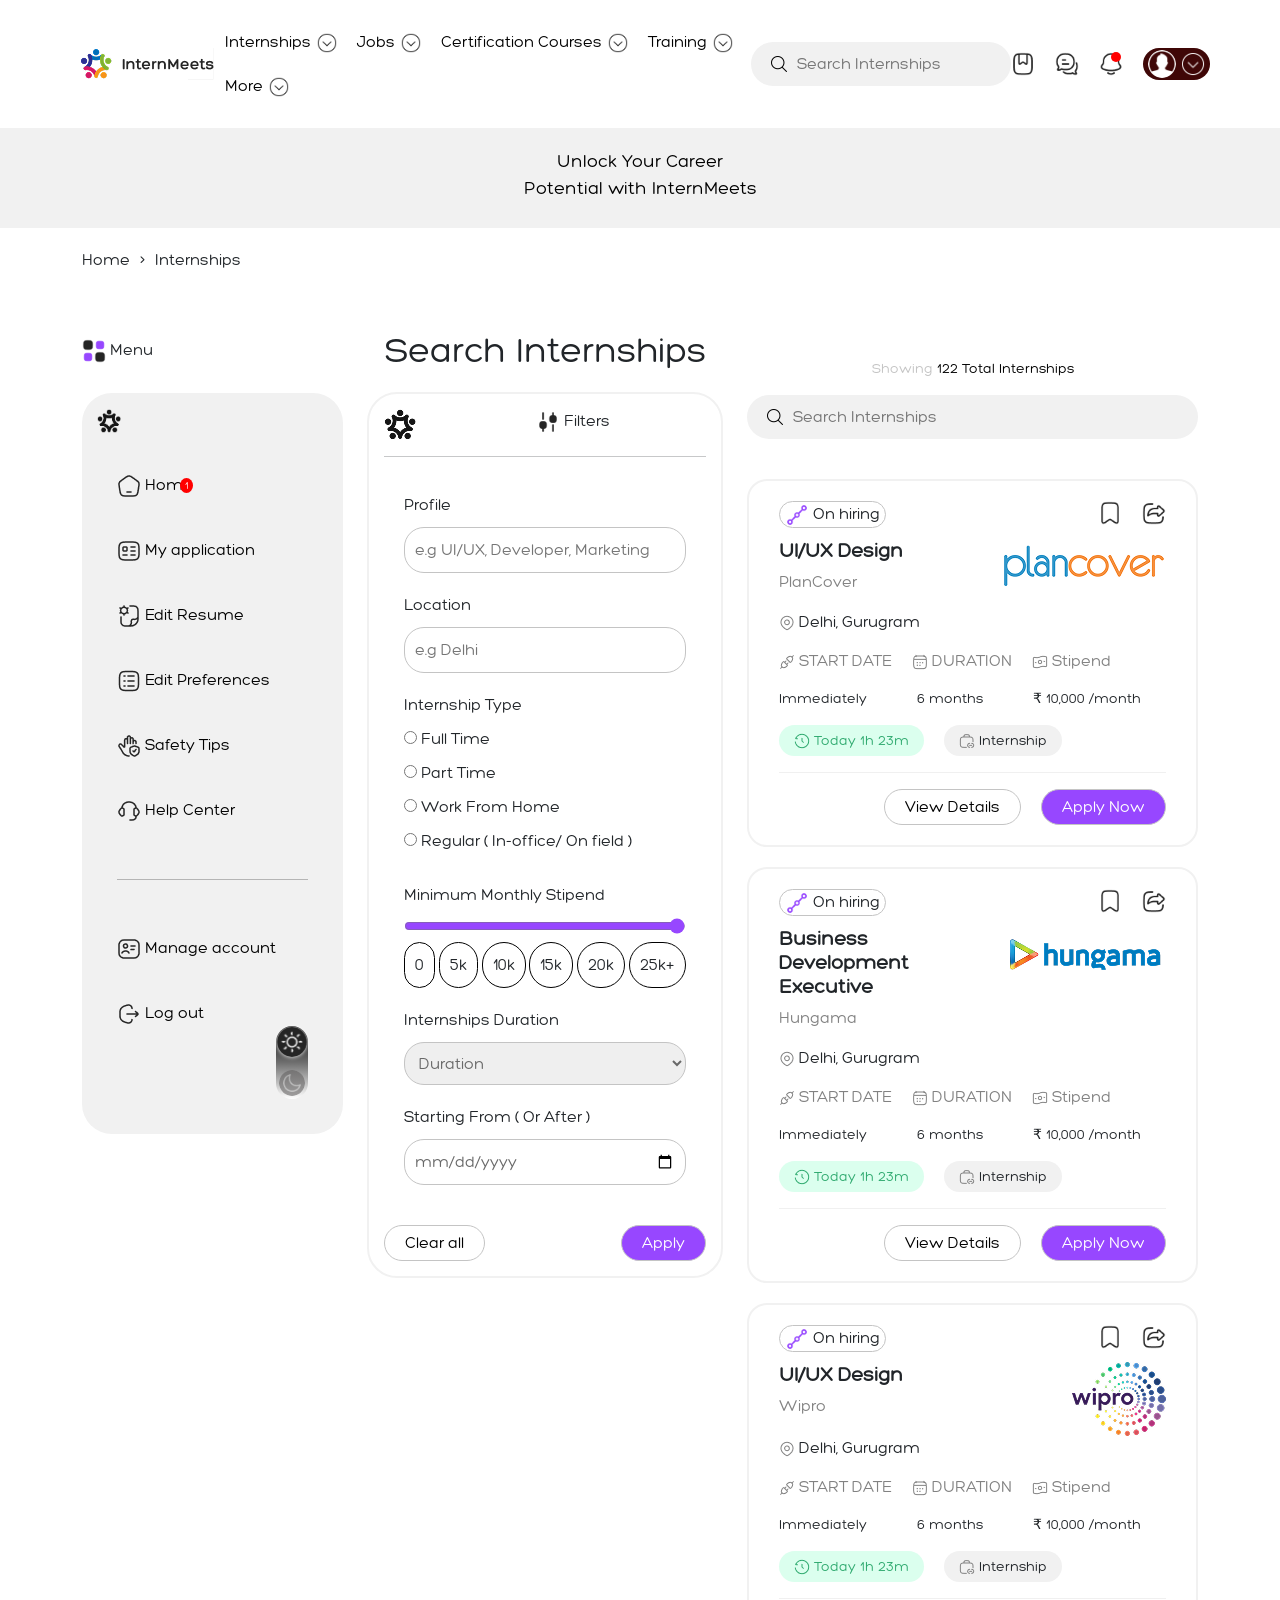
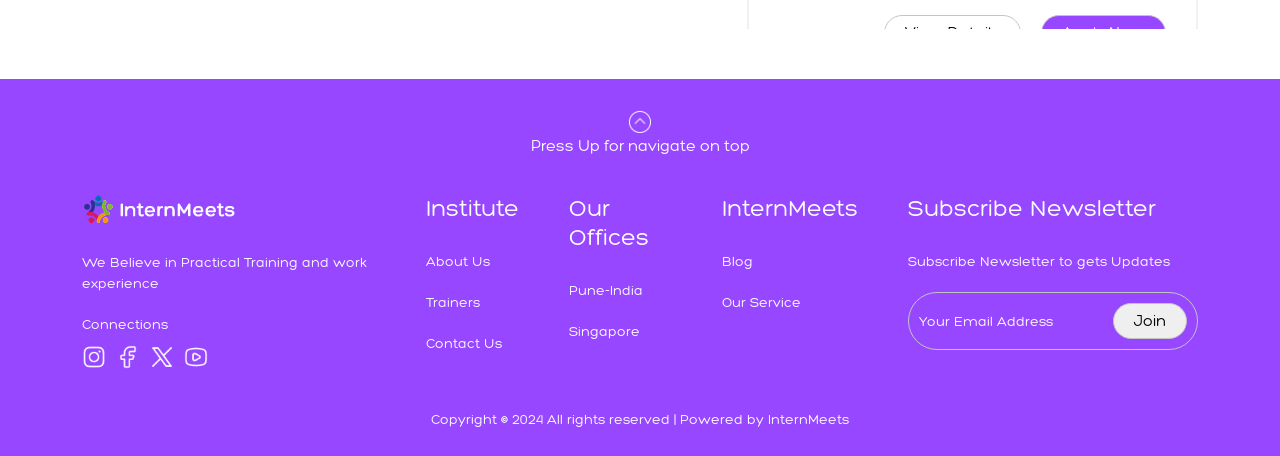
==== commit c20442cf: "Changes regarding clickablity in website as well as theme button toggle" ====
--- a/index.html
+++ b/index.html
@@ -27,7 +27,16 @@
 
         body {
             font-family: 'Hero Light Regular';
-        }
+            margin: 0;
+            transition: background-color 0.4s, color 0.4s;
+        }
+
+        /* Global theme */
+        body.dark-theme {
+            background-color: #000;
+            color: #fff;
+        }
+
 
         .header {
             display: flex;
@@ -200,7 +209,13 @@
 
         /* navigation ends */
 
-
+        .offer-div {
+            font-size: 18px;
+            text-align: center;
+            background-color: #f1f1f1;
+            color: black;
+            padding: 20px 0px 10px 0px;
+        }
 
         .row {
             margin-bottom: 30px;
@@ -209,6 +224,7 @@
         .container1 {
             border-radius: 30px;
             background-color: #f1f1f1;
+            color: #000;
             padding: 15px;
         }
 
@@ -226,7 +242,7 @@
             display: flex;
             gap: 15px;
             flex-direction: column;
-            width: fit-content;
+            padding: 3px;
             background: linear-gradient(black, rgb(110, 110, 110), white);
             border-radius: 30px;
         }
@@ -239,8 +255,29 @@
         }
 
         .theme img {
-            width: 28px;
-        }
+            width: 26px;
+            border-radius: 50%;
+            transform: scale(1) rotate(0deg);
+            opacity: 0.6;
+            transition: transform 0.4s ease, opacity 0.4s ease, filter 0.4s ease;
+        }
+
+        .theme.light-mode #sun {
+            transform: scale(1.15) rotate(360deg);
+            opacity: 1;
+            filter: drop-shadow(0 0 2px white);
+        }
+
+        body.dark-theme .theme #moon {
+            transform: scale(1.15) rotate(-360deg);
+            opacity: 1;
+            filter: drop-shadow(0 0 2px white);
+        }
+
+        body.dark-theme .header {
+            color: white;
+        }
+
 
         .filter img {
             width: 24px;
@@ -444,12 +481,12 @@
             transition: 0.3S;
         }
 
+        .active {
+            color: black;
+            background-color: #c4c4c4;
+        }
 
         @media screen and (max-width:320px) {
-            .ranges {
-                /* justify-content: space-betweens; */
-            }
-
             .ranges span {
                 font-size: 14px;
                 padding: 5px;
@@ -524,7 +561,7 @@
     </style>
 </head>
 
-<body>
+<body class="light-mode">
     <div class="header container">
         <div>
             <img src="img/logo-black.png" alt="">
@@ -628,7 +665,7 @@
         </div>
     </div>
 
-    <div style="font-size: 18px; text-align: center; background-color: #f1f1f1; padding: 20px 0px 10px 0px;">
+    <div class="offer-div">
         <p class="mb-0">
             Unlock Your Career
         </p>
@@ -706,9 +743,9 @@
                         </div>
 
                         <div class="theme-wrapper">
-                            <div class="theme">
-                                <img src="img/sun-logo.png" alt="" class="small-icon">
-                                <img src="img/moon-logo.png" alt="" class="small-icon">
+                            <div class="theme light-mode" id="themeToggle" aria-pressed="false">
+                                <img src="img/sun-02.png" alt="light-theme" class="small-icon" id="sun">
+                                <img src="img/moon-logo.png" alt="dark-theme" class="small-icon" id="moon">
                             </div>
                         </div>
 
@@ -1348,6 +1385,16 @@
                 rangeInput.value = span.dataset.value
             })
         })
+
+        // Theme toggle logic
+        const themeToggle = document.getElementById("themeToggle");
+        themeToggle.addEventListener("click", () => {
+            document.body.classList.toggle("dark-theme");
+            themeToggle.classList.toggle("light-mode");
+
+            const isDark = document.body.classList.contains("dark-theme");
+            themeToggle.setAttribute("aria-pressed", isDark);
+        });
     </script>
 </body>
 
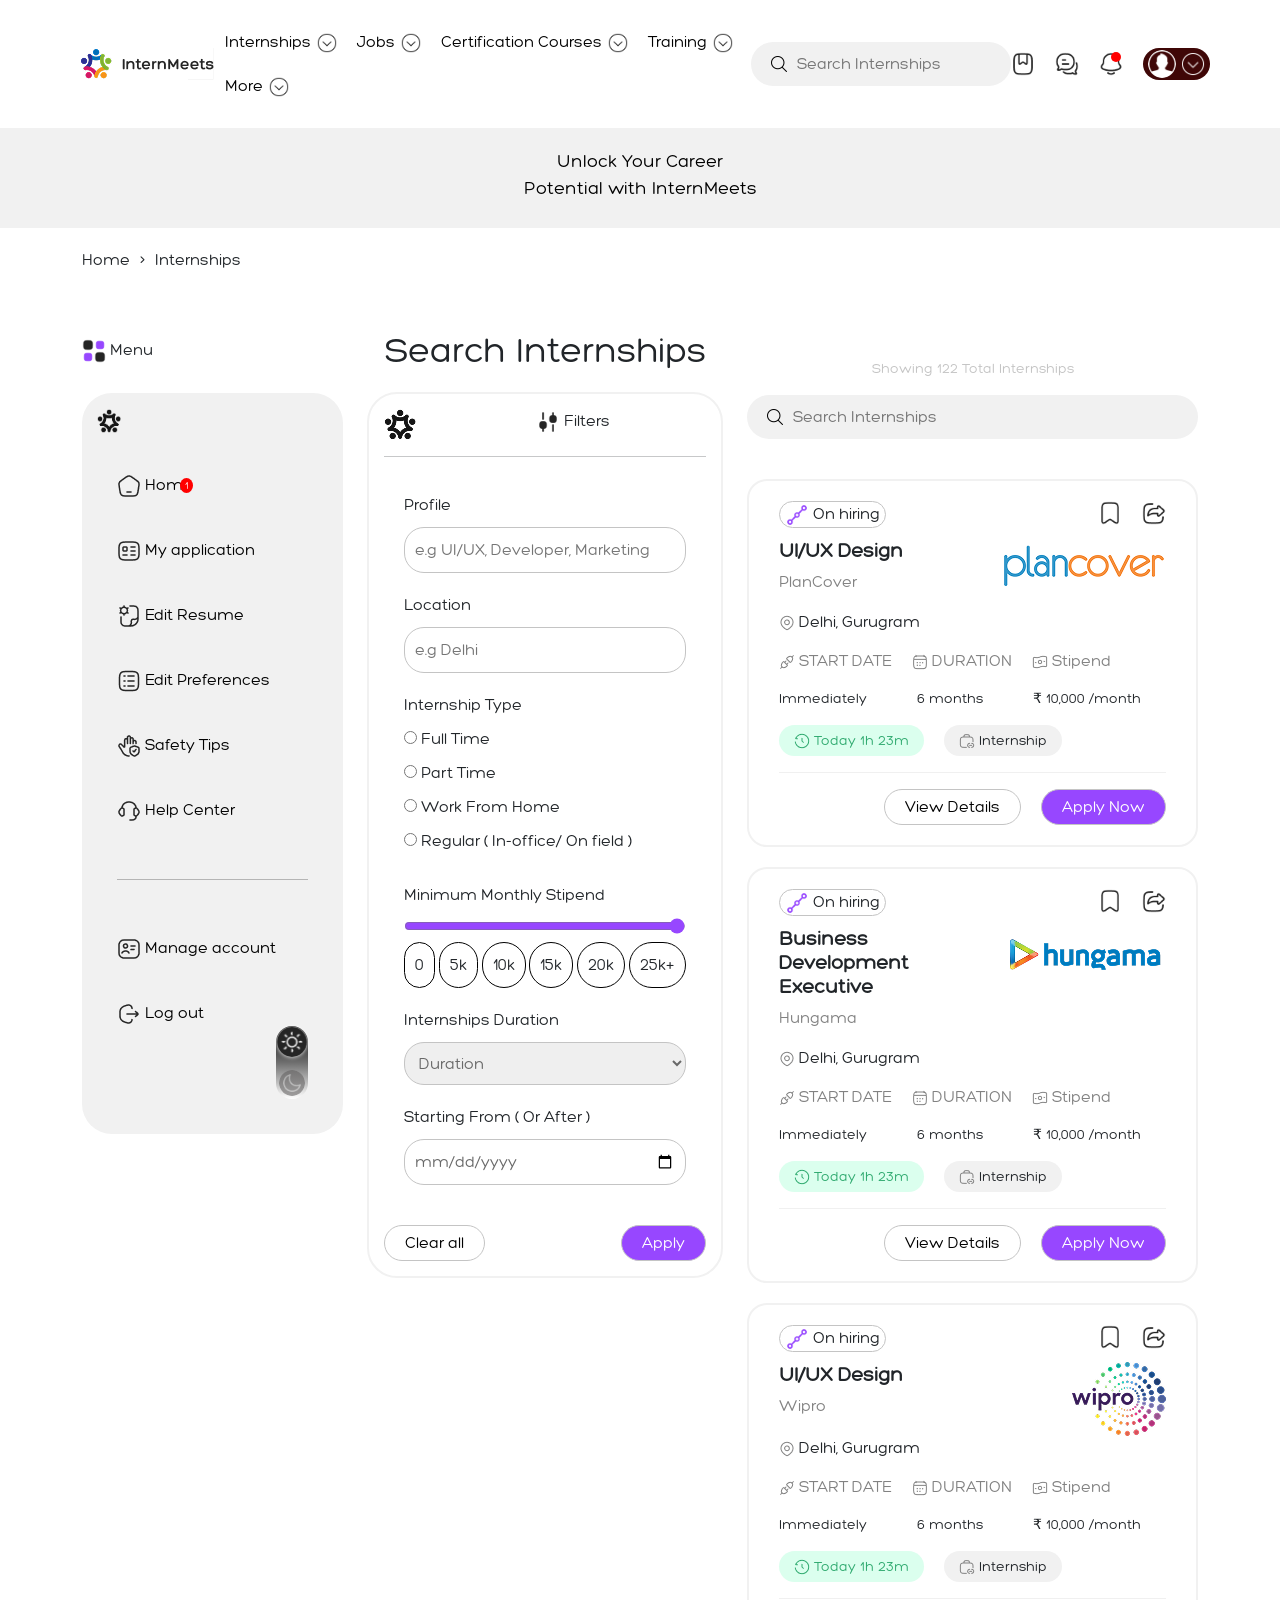
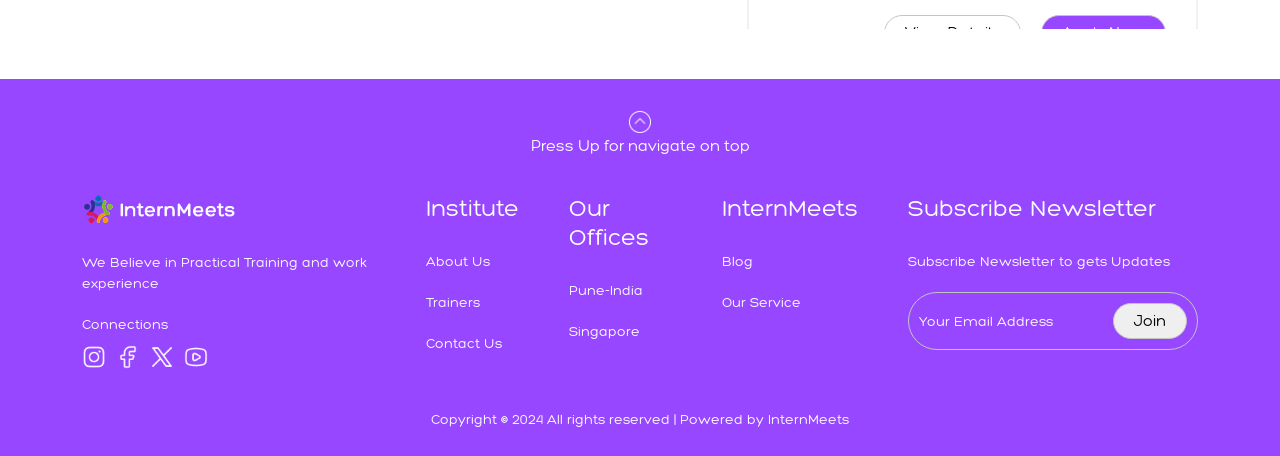
==== commit c7bfeda5: "updates to dark-theme" ====
--- a/index.html
+++ b/index.html
@@ -33,8 +33,12 @@
 
         /* Global theme */
         body.dark-theme {
+            color: #fff;
             background-color: #000;
-            color: #fff;
+            /* background: linear-gradient(black, rgb(51, 22, 63), rgb(83, 0, 179));
+            background-repeat: no-repeat;
+            background-size: cover;
+            background-position: center; */
         }
 
 
@@ -111,6 +115,10 @@
         .profile-popup a:hover {
             text-decoration: none;
             color: #9747FF;
+        }
+
+        #internships {
+            border-radius: 50%;
         }
 
 
@@ -274,8 +282,37 @@
             filter: drop-shadow(0 0 2px white);
         }
 
-        body.dark-theme .header {
+        body.dark-theme .header.nav a,
+        body.dark-theme .header button,
+        body.dark-theme .total-internships {
             color: white;
+        }
+
+        body.dark-theme .header .nav img,
+        body.dark-theme .header .nav-extras img {
+            filter: invert(1) hue-rotate(180deg);
+        }
+
+        body.dark-theme .jobtype span {
+            color: black;
+        }
+
+
+        body.dark-theme span img {
+            border-radius: 50%;
+        }
+
+        #logo-white {
+            display: none;
+        }
+
+        body.dark-theme #logo-white {
+            display: block;
+            width: 155px;
+        }
+
+        body.dark-theme #logo-black {
+            display: none;
         }
 
 
@@ -292,6 +329,7 @@
             border: 1px solid black;
             border-radius: 30px;
             padding: 10px;
+            cursor: pointer;
         }
 
         .filter-menu .input {
@@ -327,6 +365,10 @@
 
         /* background-color: white; */
 
+        .total-internships {
+            color: black;
+        }
+
         .container3 .cards {
             height: 130vh;
             overflow-y: auto;
@@ -557,6 +599,11 @@
             .footer-container {
                 flex-wrap: wrap;
             }
+
+            body.dark-theme .header .nav img,
+            body.dark-theme .header .nav-extras img {
+                filter: invert(0) hue-rotate(0deg);
+            }
         }
     </style>
 </head>
@@ -564,7 +611,8 @@
 <body class="light-mode">
     <div class="header container">
         <div>
-            <img src="img/logo-black.png" alt="">
+            <img src="img/logo-black.png" alt="" id="logo-black">
+            <img src="img/logo-white.png" alt="" id="logo-white">
         </div>
 
         <div class="hamburger" id="hamburger">☰</div>
@@ -844,7 +892,7 @@
                 <div class="">
                     <div class="" style="padding: 50px 0px 0px 0px; text-align: center;">
                         <p style="color: #c4c4c4; font-size: 14px;">
-                            Showing <span style="color: black;">122 Total Internships</span>
+                            Showing <span class="total_internships">122 Total Internships</span>
                         </p>
                     </div>
                     <div class="container3" id="container3">
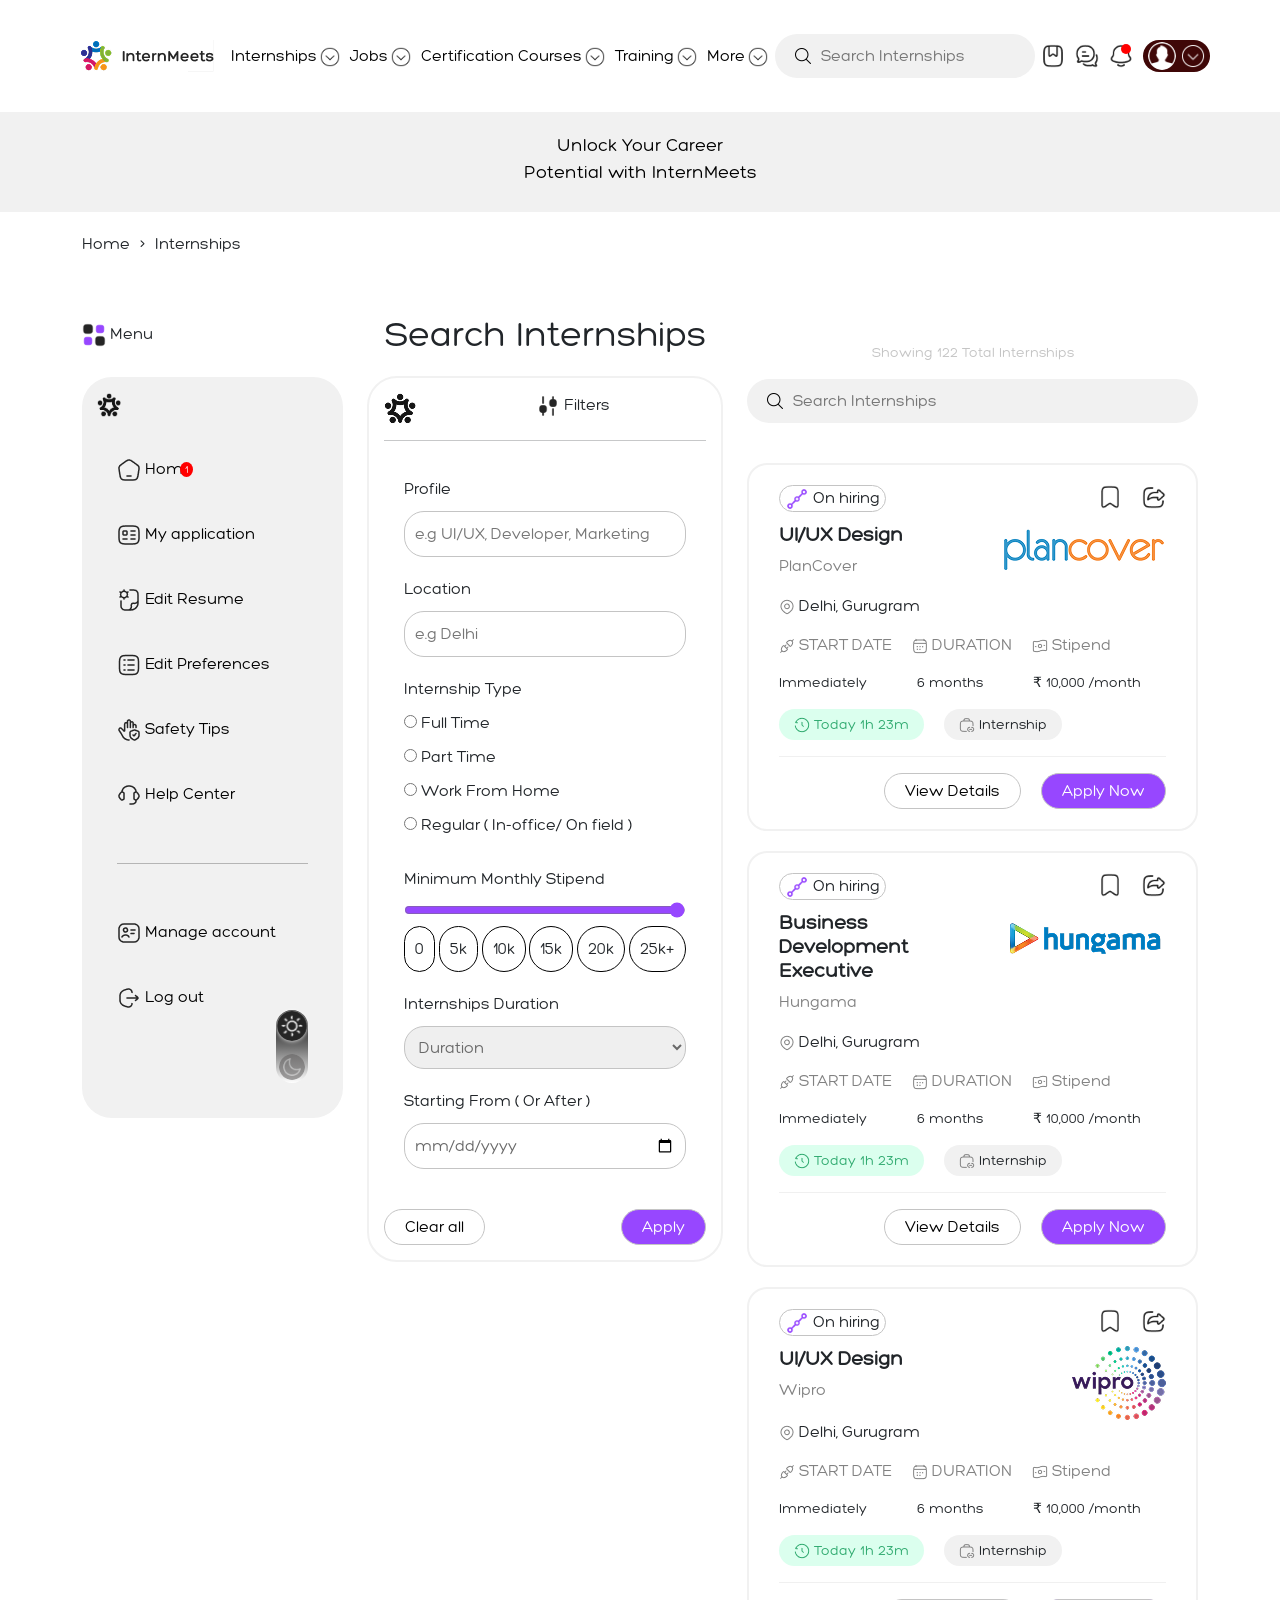
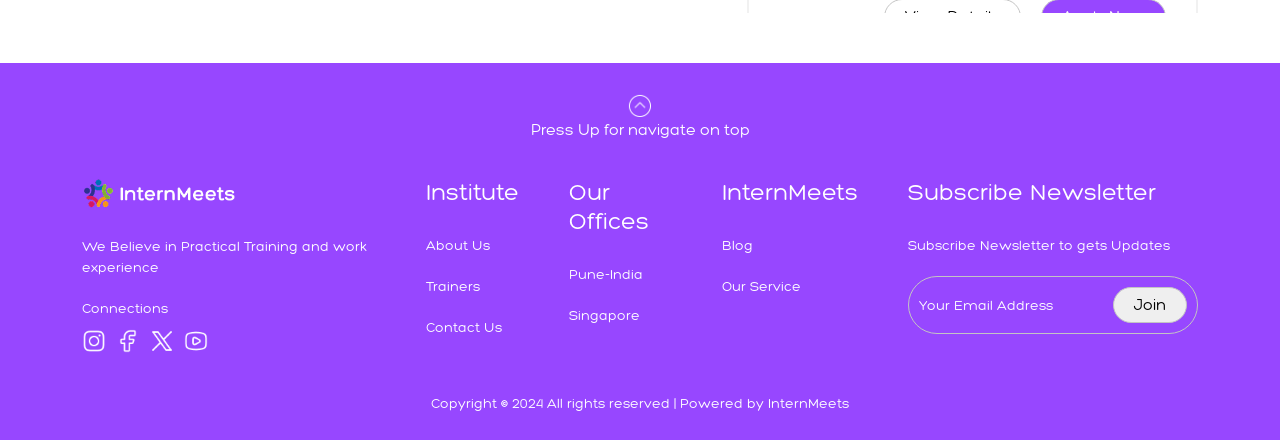
==== commit e0041a83: "Added separeate css file and updated reponsiveness and clickable action on buttons" ====
--- a/index.html
+++ b/index.html
@@ -11,523 +11,8 @@
         integrity='sha384-sRIl4kxILFvY47J16cr9ZwB07vP4J8+LH7qKQnuqkuIAvNWLzeN8tE5YBujZqJLB' crossorigin='anonymous'>
     <link href='https://fonts.cdnfonts.com/css/open-sans' rel='stylesheet'>
     <link href='https://fonts.cdnfonts.com/css/oswald-4' rel='stylesheet'>
+    <link rel="stylesheet" href="style.css">
     <style>
-        @font-face {
-            font-family: 'Hero Light Regular';
-            font-style: normal;
-            font-weight: normal;
-            src: local('Hero Light Regular'), url('./hero-font/HeroLight-Regular.woff') format('woff');
-        }
-
-        * {
-            box-sizing: border-box;
-            margin: 0;
-            padding: 0;
-        }
-
-        body {
-            font-family: 'Hero Light Regular';
-            margin: 0;
-            transition: background-color 0.4s, color 0.4s;
-        }
-
-        /* Global theme */
-        body.dark-theme {
-            color: #fff;
-            background-color: #000;
-            /* background: linear-gradient(black, rgb(51, 22, 63), rgb(83, 0, 179));
-            background-repeat: no-repeat;
-            background-size: cover;
-            background-position: center; */
-        }
-
-
-        .header {
-            display: flex;
-            justify-content: space-between;
-            align-items: center;
-            padding: 30px 0px;
-        }
-
-        .nav {
-            display: flex;
-            gap: 20px;
-        }
-
-        /* nav-menu popups */
-        .nav-item,
-        .profile-item {
-            position: relative;
-        }
-
-        .nav-trigger,
-        .profile-trigger {
-            background: none;
-            border: none;
-            outline: none;
-            cursor: pointer;
-            display: flex;
-            align-items: center;
-            gap: 6px;
-        }
-
-        .nav-popup {
-            display: none;
-            position: absolute;
-            top: 100%;
-            left: 0;
-
-            background-color: white;
-            min-width: 220px;
-            padding: 12px;
-            border-radius: 8px;
-            box-shadow: 0 8px 25px rgba(0, 0, 0, 0.15);
-
-            flex-direction: column;
-            gap: 10px;
-            z-index: 100;
-        }
-
-        .profile-popup {
-            display: none;
-            position: absolute;
-            top: 100%;
-            right: 0;
-
-            background-color: white;
-            min-width: 200px;
-            padding: 12px;
-            border-radius: 8px;
-            box-shadow: 0 8px 25px rgba(0, 0, 0, 0.15);
-
-            flex-direction: column;
-            gap: 10px;
-            z-index: 100;
-        }
-
-        .nav-popup a,
-        .profile-popup a {
-            text-decoration: none;
-            color: #333;
-        }
-
-        .nav-popup a:hover,
-        .profile-popup a:hover {
-            text-decoration: none;
-            color: #9747FF;
-        }
-
-        #internships {
-            border-radius: 50%;
-        }
-
-
-        .profile span img {
-            filter: invert(1);
-        }
-
-        .searchbar {
-            background-color: #f1f1f1;
-            border-radius: 30px;
-            padding: 10px 20px;
-            display: flex;
-            align-items: center;
-            /* justify-content: center; */
-            gap: 10px;
-        }
-
-        .searchbar input,
-        .footer-container input {
-            border: none;
-            outline: none;
-            background-color: transparent;
-        }
-
-        .searchbar img {
-            width: 16px;
-            height: 16px;
-        }
-
-        .nav-extras {
-            display: flex;
-            align-items: center;
-            gap: 20px;
-            cursor: pointer;
-        }
-
-        .profile-icon {
-            width: 28px;
-            filter: invert(1);
-        }
-
-
-        .icon {
-            width: 24px;
-            height: 24px;
-        }
-
-        .profile {
-            background-color: rgb(63, 7, 7);
-            border-radius: 20px;
-            padding: 2px 5px;
-            display: flex;
-            gap: 5px;
-            justify-content: center;
-
-        }
-
-        .profile img {
-            border-radius: 50%;
-        }
-
-        .notification {
-            position: relative;
-            padding: 0px !important;
-        }
-
-
-        #notification-dot,
-        #home-dot {
-            background-color: red;
-            border-radius: 50%;
-            position: absolute;
-            font-size: 10px;
-            color: white;
-        }
-
-        #notification-dot {
-            right: 10%;
-            padding: 5px;
-        }
-
-        #home-dot {
-            top: 5px;
-            right: 60%;
-            padding: 0px 5px;
-        }
-
-        /* Mobile navigation */
-        .hamburger {
-            display: none;
-        }
-
-        .mobile-menu {
-            display: contents;
-        }
-
-        /* navigation ends */
-
-        .offer-div {
-            font-size: 18px;
-            text-align: center;
-            background-color: #f1f1f1;
-            color: black;
-            padding: 20px 0px 10px 0px;
-        }
-
-        .row {
-            margin-bottom: 30px;
-        }
-
-        .container1 {
-            border-radius: 30px;
-            background-color: #f1f1f1;
-            color: #000;
-            padding: 15px;
-        }
-
-        .container2 {
-            border-radius: 30px;
-            border: 2px solid #f1f1f1;
-            padding: 15px;
-        }
-
-        .container1 .menu div {
-            padding-bottom: 40px;
-        }
-
-        .theme {
-            display: flex;
-            gap: 15px;
-            flex-direction: column;
-            padding: 3px;
-            background: linear-gradient(black, rgb(110, 110, 110), white);
-            border-radius: 30px;
-        }
-
-        .theme-wrapper {
-            display: flex;
-            justify-content: end;
-            margin-top: -100px;
-            padding: 20px;
-        }
-
-        .theme img {
-            width: 26px;
-            border-radius: 50%;
-            transform: scale(1) rotate(0deg);
-            opacity: 0.6;
-            transition: transform 0.4s ease, opacity 0.4s ease, filter 0.4s ease;
-        }
-
-        .theme.light-mode #sun {
-            transform: scale(1.15) rotate(360deg);
-            opacity: 1;
-            filter: drop-shadow(0 0 2px white);
-        }
-
-        body.dark-theme .theme #moon {
-            transform: scale(1.15) rotate(-360deg);
-            opacity: 1;
-            filter: drop-shadow(0 0 2px white);
-        }
-
-        body.dark-theme .header.nav a,
-        body.dark-theme .header button,
-        body.dark-theme .total-internships {
-            color: white;
-        }
-
-        body.dark-theme .header .nav img,
-        body.dark-theme .header .nav-extras img {
-            filter: invert(1) hue-rotate(180deg);
-        }
-
-        body.dark-theme .jobtype span {
-            color: black;
-        }
-
-
-        body.dark-theme span img {
-            border-radius: 50%;
-        }
-
-        #logo-white {
-            display: none;
-        }
-
-        body.dark-theme #logo-white {
-            display: block;
-            width: 155px;
-        }
-
-        body.dark-theme #logo-black {
-            display: none;
-        }
-
-
-        .filter img {
-            width: 24px;
-        }
-
-        .ranges {
-            display: flex;
-            justify-content: space-between;
-        }
-
-        .ranges span {
-            border: 1px solid black;
-            border-radius: 30px;
-            padding: 10px;
-            cursor: pointer;
-        }
-
-        .filter-menu .input {
-            display: flex;
-            flex-direction: column;
-            margin-bottom: 20px;
-        }
-
-        .filter-menu .input label {
-            margin-bottom: 10px;
-        }
-
-        .range-input {
-            padding: 0 !important;
-        }
-
-        .filter-menu .input input,
-        .filter-menu .input select {
-            border-radius: 20px;
-            border: 1px solid #c4c4c4;
-            outline: none;
-            padding: 10px;
-            color: #696969;
-        }
-
-        .filter-menu .input .range-input,
-        .button div button,
-        .footer-container button {
-            border: 1px solid #c4c4c4;
-            border-radius: 20px;
-            padding: 5px 20px;
-        }
-
-        /* background-color: white; */
-
-        .total-internships {
-            color: black;
-        }
-
-        .container3 .cards {
-            height: 130vh;
-            overflow-y: auto;
-            margin: 20px 0;
-        }
-
-        .card-container {
-            padding: 20px 30px;
-            margin: 20px 0;
-            border: 2px solid #f1f1f1;
-            border-radius: 20px;
-        }
-
-        .c-header {
-            display: flex;
-            justify-content: space-between;
-            margin-bottom: 10px;
-        }
-
-        .c-name {
-            display: flex;
-            justify-content: space-between;
-        }
-
-        .c-name div p {
-            color: #828282;
-        }
-
-        .company {
-            width: 164px;
-        }
-
-        .card-details,
-        .card-details-data {
-            display: flex;
-            margin: 15px 0 0 0;
-        }
-
-        .card-details {
-            color: #828282;
-            gap: 20px;
-        }
-
-        .card-details-data {
-            font-size: 14px;
-            gap: 50px;
-        }
-
-        .remain-time,
-        .jobtype {
-            padding: 5px 15px;
-            border-radius: 30px;
-        }
-
-        .remain-time {
-            background-color: #DBFFEE;
-            color: #2FAA6F;
-        }
-
-        .jobtype {
-            background-color: #f1f1f1;
-        }
-
-        .card-tags {
-            display: flex;
-            gap: 20px;
-            font-size: 14px;
-        }
-
-        .card-button button {
-            border: 1px solid #c4c4c4;
-            border-radius: 20px;
-            padding: 5px 20px;
-        }
-
-        .footer {
-            padding: 30px 30px 10px 30px;
-            background-color: #9747FF;
-            color: white;
-        }
-
-        .footer .arrow {
-            filter: invert(1);
-            rotate: 180deg;
-        }
-
-        .footer-container {
-            display: flex;
-            justify-content: center;
-            gap: 50px;
-            padding-top: 20px;
-        }
-
-        .footer-container input {
-            color: #f1f1f1;
-        }
-
-        .footer-container input::placeholder {
-            /* opacity: 0.8; */
-            font-size: 14px;
-            color: white;
-        }
-
-        .footer-container a,
-        .footer-container p {
-            font-size: 14px;
-            text-decoration: none;
-            color: white;
-            margin-bottom: 0px;
-
-        }
-
-        .footer-container .subscribe {
-            border: 1px solid #c4c4c4;
-            padding: 10px;
-            border-radius: 30px;
-            display: flex;
-        }
-
-        .footer-container .footer-div {
-            display: flex;
-            flex-direction: column;
-            gap: 20px;
-        }
-
-        .footer-container .social-media {
-            display: flex;
-            flex-direction: row;
-            gap: 10px;
-            padding-top: 10px;
-        }
-
-        .color-btn {
-            background-color: #9747FF;
-            color: white;
-        }
-
-        .white-btn {
-            background-color: white;
-        }
-
-        .color-btn:hover {
-            background-color: white;
-            color: #9747FF;
-            border: 1px solid #9747FF;
-            transition: 0.3s;
-        }
-
-        .white-btn:hover {
-            background-color: #9747FF;
-            color: white;
-            transition: 0.3S;
-        }
-
-        .active {
-            color: black;
-            background-color: #c4c4c4;
-        }
-
         @media screen and (max-width:320px) {
             .ranges span {
                 font-size: 14px;
@@ -603,6 +88,20 @@
             body.dark-theme .header .nav img,
             body.dark-theme .header .nav-extras img {
                 filter: invert(0) hue-rotate(0deg);
+            }
+        }
+
+        @media screen and (min-width:1024px) {
+            .nav {
+                gap: 10px;
+            }
+
+            .nav-trigger {
+                gap: 3px;
+            }
+
+            .nav-extras {
+                gap: 10px;
             }
         }
     </style>
--- a/style.css
+++ b/style.css
@@ -0,0 +1,528 @@
+ @font-face {
+     font-family: 'Hero Light Regular';
+     font-style: normal;
+     font-weight: normal;
+     src: local('Hero Light Regular'), url('./hero-font/HeroLight-Regular.woff') format('woff');
+ }
+
+ * {
+     box-sizing: border-box;
+     margin: 0;
+     padding: 0;
+ }
+
+ body {
+     font-family: 'Hero Light Regular';
+     margin: 0;
+     transition: background-color 0.4s, color 0.4s;
+ }
+
+ /* Global theme */
+ body.dark-theme {
+     color: #fff;
+     background-color: #000;
+     /* background: linear-gradient(black, rgb(51, 22, 63), rgb(83, 0, 179));
+            background-repeat: no-repeat;
+            background-size: cover;
+            background-position: center; */
+ }
+
+
+ .header {
+     display: flex;
+     justify-content: space-between;
+     align-items: center;
+     padding: 30px 0px;
+ }
+
+ .nav {
+     display: flex;
+     gap: 20px;
+ }
+
+ /* nav-menu popups */
+ .nav-item,
+ .profile-item {
+     position: relative;
+ }
+
+ .nav-trigger,
+ .profile-trigger {
+     background: none;
+     border: none;
+     outline: none;
+     cursor: pointer;
+     display: flex;
+     align-items: center;
+     gap: 6px;
+ }
+
+ .nav-popup {
+     display: none;
+     position: absolute;
+     top: 100%;
+     left: 0;
+
+     background-color: white;
+     min-width: 220px;
+     padding: 12px;
+     border-radius: 8px;
+     box-shadow: 0 8px 25px rgba(0, 0, 0, 0.15);
+
+     flex-direction: column;
+     gap: 10px;
+     z-index: 100;
+ }
+
+ .profile-popup {
+     display: none;
+     position: absolute;
+     top: 100%;
+     right: 0;
+
+     background-color: white;
+     min-width: 200px;
+     padding: 12px;
+     border-radius: 8px;
+     box-shadow: 0 8px 25px rgba(0, 0, 0, 0.15);
+
+     flex-direction: column;
+     gap: 10px;
+     z-index: 100;
+ }
+
+ .nav-popup a,
+ .profile-popup a {
+     text-decoration: none;
+     color: #333;
+ }
+
+ .nav-popup a:hover,
+ .profile-popup a:hover {
+     text-decoration: none;
+     color: #9747FF;
+ }
+
+ #internships {
+     border-radius: 50%;
+ }
+
+
+ .profile span img {
+     filter: invert(1);
+ }
+
+ .searchbar {
+     background-color: #f1f1f1;
+     border-radius: 30px;
+     padding: 10px 20px;
+     display: flex;
+     align-items: center;
+     /* justify-content: center; */
+     gap: 10px;
+ }
+
+ .searchbar input,
+ .footer-container input {
+     border: none;
+     outline: none;
+     background-color: transparent;
+ }
+
+ .searchbar img {
+     width: 16px;
+     height: 16px;
+ }
+
+ .nav-extras {
+     display: flex;
+     align-items: center;
+     gap: 20px;
+     cursor: pointer;
+ }
+
+ .profile-icon {
+     width: 28px;
+     filter: invert(1);
+ }
+
+
+ .icon {
+     width: 24px;
+     height: 24px;
+ }
+
+ .profile {
+     background-color: rgb(63, 7, 7);
+     border-radius: 20px;
+     padding: 2px 5px;
+     display: flex;
+     gap: 5px;
+     justify-content: center;
+
+ }
+
+ .profile img {
+     border-radius: 50%;
+ }
+
+ .notification {
+     position: relative;
+     padding: 0px !important;
+ }
+
+
+ #notification-dot,
+ #home-dot {
+     background-color: red;
+     border-radius: 50%;
+     position: absolute;
+     font-size: 10px;
+     color: white;
+ }
+
+ #notification-dot {
+     right: 10%;
+     padding: 5px;
+ }
+
+ #home-dot {
+     top: 5px;
+     right: 60%;
+     padding: 0px 5px;
+ }
+
+ /* Mobile navigation */
+ .hamburger {
+     display: none;
+ }
+
+ .mobile-menu {
+     display: contents;
+ }
+
+ /* navigation ends */
+
+
+ .navLink,
+ .navLink:active {
+     text-decoration: none;
+     color: inherit;
+ }
+
+ .offer-div {
+     font-size: 18px;
+     text-align: center;
+     background-color: #f1f1f1;
+     color: black;
+     padding: 20px 0px 10px 0px;
+ }
+
+ .row {
+     margin-bottom: 30px;
+ }
+
+ .container1 {
+     border-radius: 30px;
+     background-color: #f1f1f1;
+     color: #000;
+     padding: 15px;
+ }
+
+ .container2 {
+     border-radius: 30px;
+     border: 2px solid #f1f1f1;
+     padding: 15px;
+ }
+
+ .container1 .menu div {
+     padding-bottom: 40px;
+ }
+
+ .theme {
+     display: flex;
+     gap: 15px;
+     flex-direction: column;
+     padding: 3px;
+     background: linear-gradient(black, rgb(110, 110, 110), white);
+     border-radius: 30px;
+ }
+
+ .theme-wrapper {
+     display: flex;
+     justify-content: end;
+     margin-top: -100px;
+     padding: 20px;
+ }
+
+ .theme img {
+     width: 26px;
+     border-radius: 50%;
+     transform: scale(1) rotate(0deg);
+     opacity: 0.6;
+     transition: transform 0.4s ease, opacity 0.4s ease, filter 0.4s ease;
+ }
+
+ .theme.light-mode #sun {
+     transform: scale(1.15) rotate(360deg);
+     opacity: 1;
+     filter: drop-shadow(0 0 2px white);
+ }
+
+ body.dark-theme .theme #moon {
+     transform: scale(1.15) rotate(-360deg);
+     opacity: 1;
+     filter: drop-shadow(0 0 2px white);
+ }
+
+ body.dark-theme .header.nav a,
+ body.dark-theme .header button,
+ body.dark-theme .total-internships {
+     color: white;
+ }
+
+ body.dark-theme .header .nav img,
+ body.dark-theme .header .nav-extras img {
+     filter: invert(1) hue-rotate(180deg);
+ }
+
+ body.dark-theme .jobtype span {
+     color: black;
+ }
+
+
+ body.dark-theme span img {
+     border-radius: 50%;
+ }
+
+ #logo-white {
+     display: none;
+ }
+
+ body.dark-theme #logo-white {
+     display: block;
+     width: 155px;
+ }
+
+ body.dark-theme #logo-black {
+     display: none;
+ }
+
+
+ .filter img {
+     width: 24px;
+ }
+
+ .ranges {
+     display: flex;
+     justify-content: space-between;
+ }
+
+ .ranges span {
+     border: 1px solid black;
+     border-radius: 30px;
+     padding: 10px;
+     cursor: pointer;
+ }
+
+ .filter-menu .input {
+     display: flex;
+     flex-direction: column;
+     margin-bottom: 20px;
+ }
+
+ .filter-menu .input label {
+     margin-bottom: 10px;
+ }
+
+ .range-input {
+     padding: 0 !important;
+ }
+
+ .filter-menu .input input,
+ .filter-menu .input select {
+     border-radius: 20px;
+     border: 1px solid #c4c4c4;
+     outline: none;
+     padding: 10px;
+     color: #696969;
+ }
+
+ .filter-menu .input .range-input,
+ .button div button,
+ .footer-container button {
+     border: 1px solid #c4c4c4;
+     border-radius: 20px;
+     padding: 5px 20px;
+ }
+
+ /* background-color: white; */
+
+ .total-internships {
+     color: black;
+ }
+
+ .container3 .cards {
+     height: 130vh;
+     overflow-y: auto;
+     margin: 20px 0;
+ }
+
+ .card-container {
+     padding: 20px 30px;
+     margin: 20px 0;
+     border: 2px solid #f1f1f1;
+     border-radius: 20px;
+ }
+
+ .c-header {
+     display: flex;
+     justify-content: space-between;
+     margin-bottom: 10px;
+ }
+
+ .c-name {
+     display: flex;
+     justify-content: space-between;
+ }
+
+ .c-name div p {
+     color: #828282;
+ }
+
+ .company {
+     width: 164px;
+ }
+
+ .card-details,
+ .card-details-data {
+     display: flex;
+     margin: 15px 0 0 0;
+ }
+
+ .card-details {
+     color: #828282;
+     gap: 20px;
+ }
+
+ .card-details-data {
+     font-size: 14px;
+     gap: 50px;
+ }
+
+ .remain-time,
+ .jobtype {
+     padding: 5px 15px;
+     border-radius: 30px;
+ }
+
+ .remain-time {
+     background-color: #DBFFEE;
+     color: #2FAA6F;
+ }
+
+ .jobtype {
+     background-color: #f1f1f1;
+ }
+
+ .card-tags {
+     display: flex;
+     gap: 20px;
+     font-size: 14px;
+ }
+
+ .card-button button {
+     border: 1px solid #c4c4c4;
+     border-radius: 20px;
+     padding: 5px 20px;
+ }
+
+ .footer {
+     padding: 30px 30px 10px 30px;
+     background-color: #9747FF;
+     color: white;
+ }
+
+ .footer .arrow {
+     filter: invert(1);
+     rotate: 180deg;
+ }
+
+ .footer-container {
+     display: flex;
+     justify-content: center;
+     gap: 50px;
+     padding-top: 20px;
+ }
+
+ .footer-container input {
+     color: #f1f1f1;
+ }
+
+ .footer-container input::placeholder {
+     /* opacity: 0.8; */
+     font-size: 14px;
+     color: white;
+ }
+
+ .footer-container a,
+ .footer-container p {
+     font-size: 14px;
+     text-decoration: none;
+     color: white;
+     margin-bottom: 0px;
+
+ }
+
+ .footer-container .subscribe {
+     border: 1px solid #c4c4c4;
+     padding: 10px;
+     border-radius: 30px;
+     display: flex;
+ }
+
+ .footer-container .footer-div {
+     display: flex;
+     flex-direction: column;
+     gap: 20px;
+ }
+
+ .footer-container .social-media {
+     display: flex;
+     flex-direction: row;
+     gap: 10px;
+     padding-top: 10px;
+ }
+
+ .color-btn {
+     background-color: #9747FF;
+     color: white;
+ }
+
+ .white-btn {
+     background-color: white;
+ }
+
+ .color-btn:hover {
+     background-color: white;
+     color: #9747FF;
+     border: 1px solid #9747FF;
+     transition: 0.3s;
+ }
+
+ .white-btn:hover {
+     background-color: #9747FF;
+     color: white;
+     transition: 0.3S;
+ }
+
+
+ .white-btn:active,
+ .color-btn:active {
+     scale: 0.95;
+ }
+
+ .active {
+     color: black;
+     background-color: #c4c4c4;
+ }
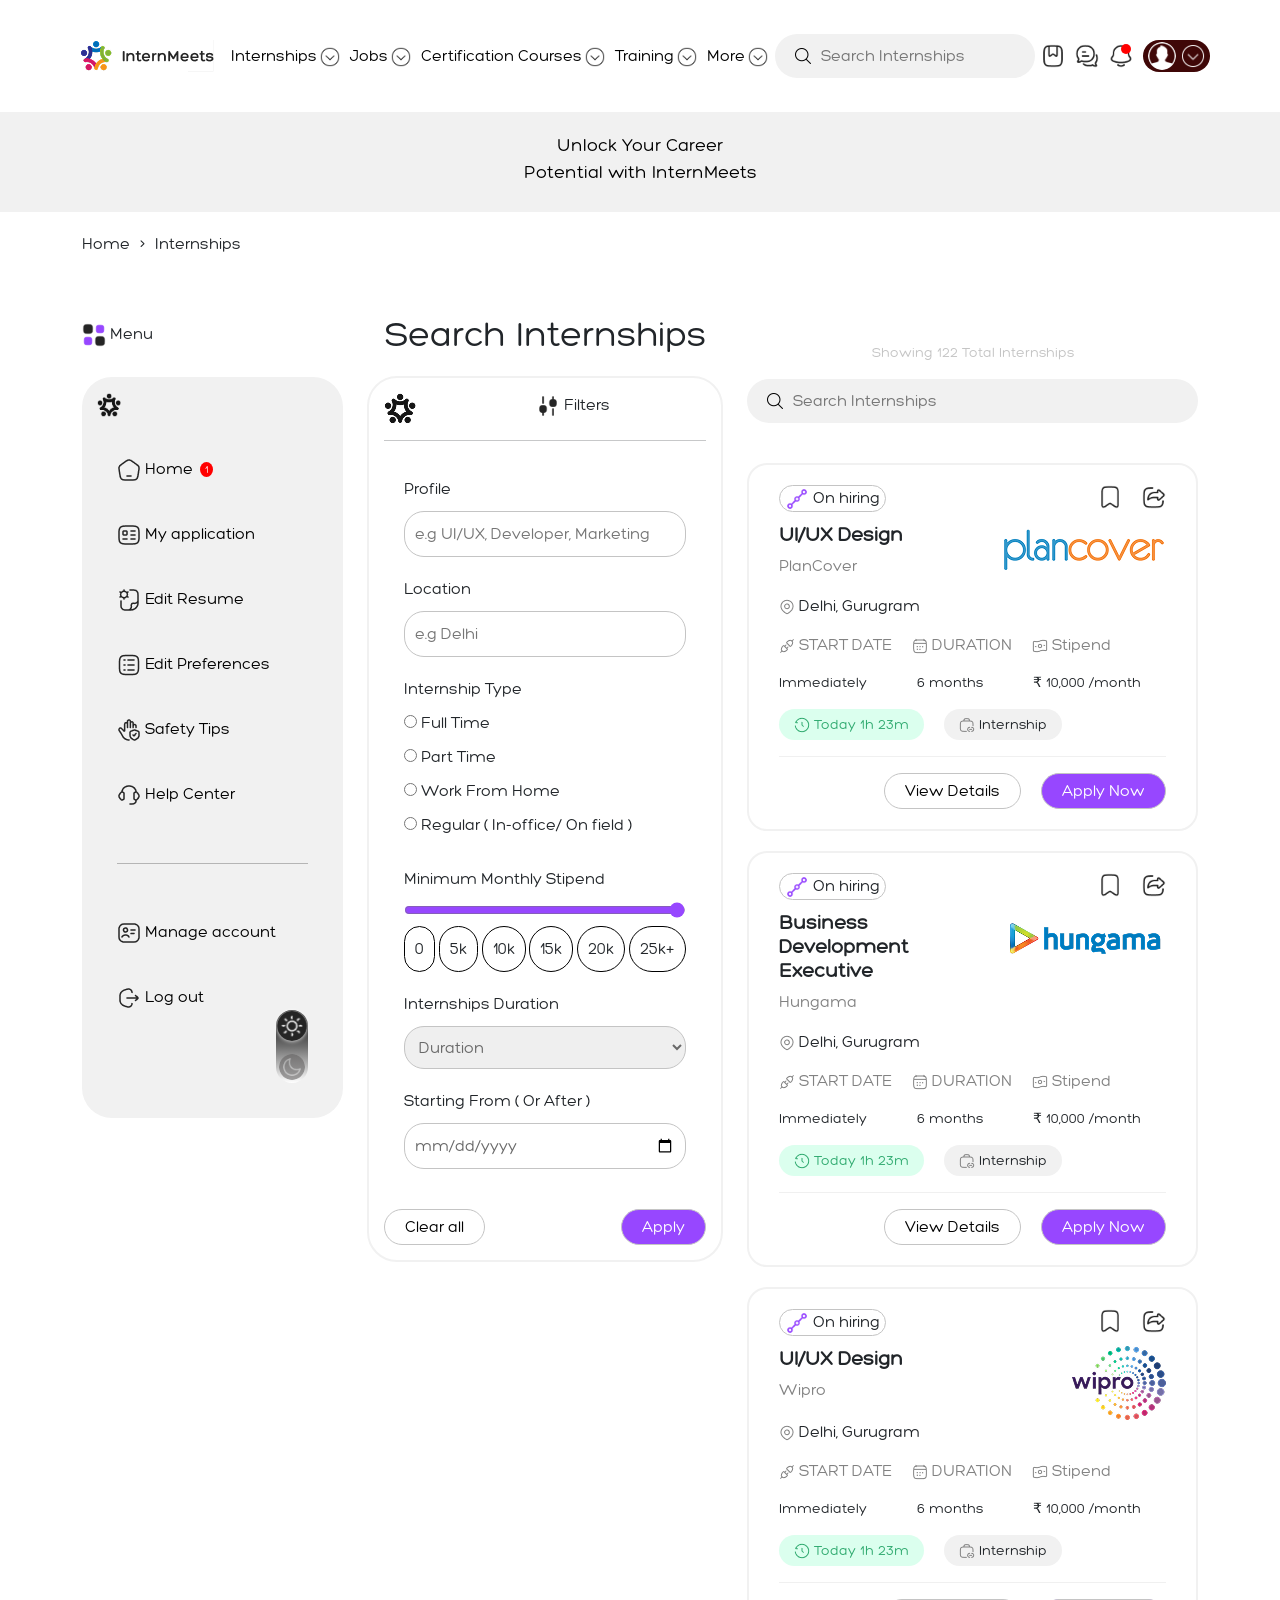
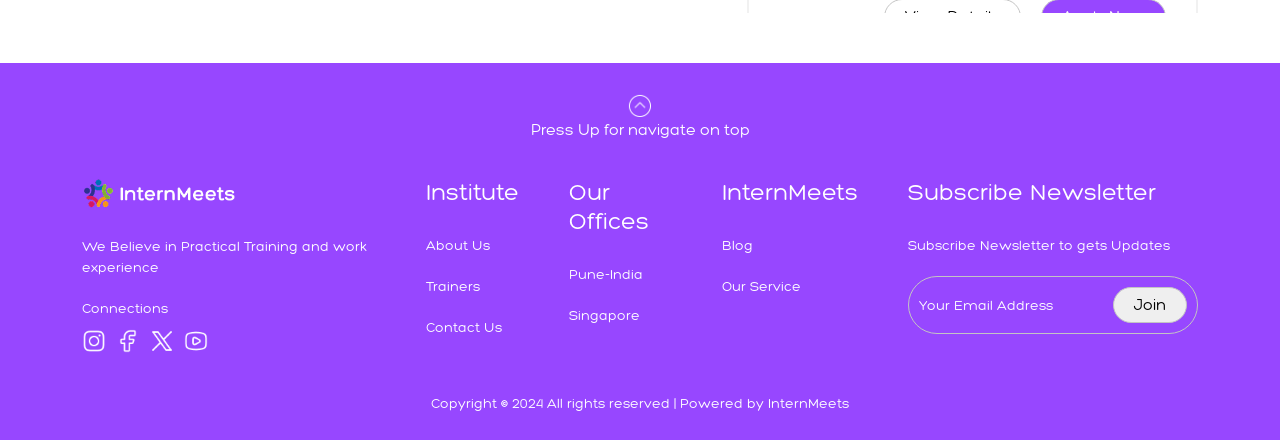
==== commit fc1dd777: "changes to accent color of radios and cursor type to container1" ====
--- a/index.html
+++ b/index.html
@@ -13,6 +13,10 @@
     <link href='https://fonts.cdnfonts.com/css/oswald-4' rel='stylesheet'>
     <link rel="stylesheet" href="style.css">
     <style>
+        html {
+            scroll-behavior: smooth;
+        }
+
         @media screen and (max-width:320px) {
             .ranges span {
                 font-size: 14px;
@@ -102,6 +106,10 @@
 
             .nav-extras {
                 gap: 10px;
+            }
+
+            #home-dot {
+                right: 50%;
             }
         }
     </style>
@@ -224,13 +232,13 @@
     <div class="container">
         <div style="display: flex; gap:10px ; padding: 20px 0;">
             <p>
-                Home
+                <a href="home.html" class="navLink">Home</a>
             </p>
             <p>
                 >
             </p>
             <p>
-                Internships
+                <a href="#" class="navLink">Internships</a>
             </p>
         </div>
     </div>
@@ -327,19 +335,19 @@
                                 <div class="internship_type">
                                     <div>
                                         <input type="radio" name="radio" id="radio1">
-                                        <label>Full Time</label>
+                                        <label for="radio1">Full Time</label>
                                     </div>
                                     <div>
                                         <input type="radio" name="radio" id="radio2">
-                                        <label>Part Time</label>
+                                        <label for="radio2">Part Time</label>
                                     </div>
                                     <div>
                                         <input type="radio" name="radio" id="radio3">
-                                        <label>Work From Home</label>
+                                        <label for="radio3">Work From Home</label>
                                     </div>
                                     <div>
                                         <input type="radio" name="radio" id="radio4">
-                                        <label>Regular ( In-office/ On field
+                                        <label for="radio4">Regular ( In-office/ On field
                                             )</label>
                                     </div>
                                 </div>
--- a/style.css
+++ b/style.css
@@ -237,6 +237,7 @@
 
  .container1 .menu div {
      padding-bottom: 40px;
+     cursor: pointer;
  }
 
  .theme {
@@ -282,7 +283,8 @@
  }
 
  body.dark-theme .header .nav img,
- body.dark-theme .header .nav-extras img {
+ body.dark-theme .header .nav-extras img,
+ body.dark-theme .container2 img {
      filter: invert(1) hue-rotate(180deg);
  }
 
@@ -356,6 +358,10 @@
      padding: 5px 20px;
  }
 
+ input[type="radio"] {
+     accent-color: #9747FF;
+ }
+
  /* background-color: white; */
 
  .total-internships {
@@ -518,7 +524,8 @@
 
 
  .white-btn:active,
- .color-btn:active {
+ .color-btn:active,
+ .theme:active {
      scale: 0.95;
  }
 
